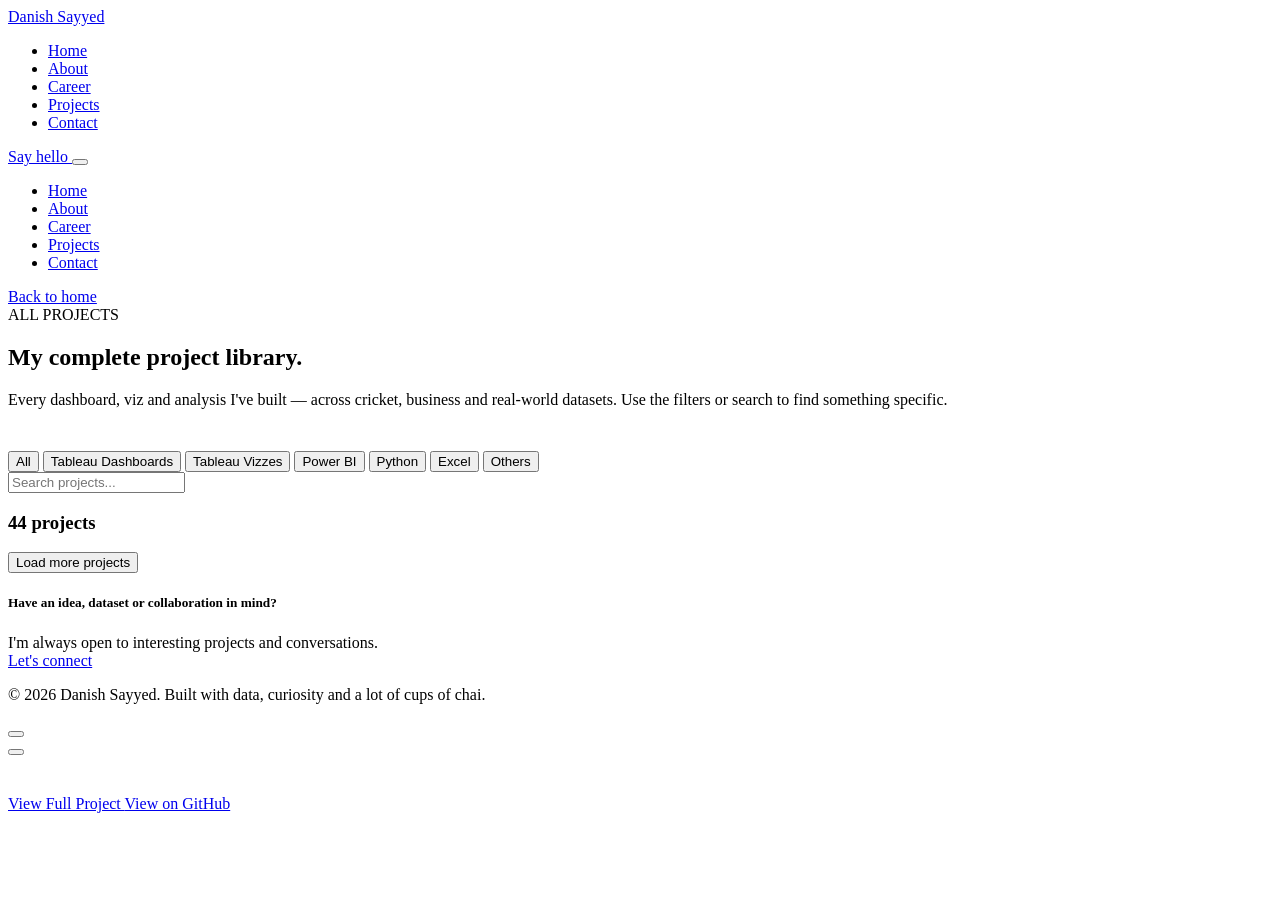
==== projects.html @ 1af3bfe8 "Add files via upload" ====
<!DOCTYPE html>
<html lang="en">
<head>
<meta charset="UTF-8">
<meta name="viewport" content="width=device-width, initial-scale=1.0">
<title>All Projects — Danish Sayyed</title>
<meta name="description" content="All data analytics projects by Danish Sayyed — Tableau dashboards, Power BI reports, Python analyses and more.">
<link rel="icon" href="./assets/images/logo.ico">
<link rel="preconnect" href="https://fonts.googleapis.com">
<link href="https://fonts.googleapis.com/css2?family=Space+Grotesk:wght@500;600;700&family=Inter:wght@400;500;600;700&family=JetBrains+Mono:wght@400;500&display=swap" rel="stylesheet">
<link rel="stylesheet" href="./assets/css/style.css">
<script type="module" src="https://cdn.jsdelivr.net/npm/[email protected]/dist/ionicons/ionicons.esm.js"></script>
<script nomodule src="https://cdn.jsdelivr.net/npm/[email protected]/dist/ionicons/ionicons.js"></script>
</head>
<body>

<div class="nav-wrap">
  <nav class="nav">
    <a href="index.html#home" class="nav-brand"><span class="dot"></span> Danish Sayyed</a>
    <ul class="nav-links">
      <li><a href="index.html#home" class="nav-link">Home</a></li>
      <li><a href="index.html#about" class="nav-link">About</a></li>
      <li><a href="index.html#career" class="nav-link">Career</a></li>
      <li><a href="index.html#projects" class="nav-link active">Projects</a></li>
      <li><a href="index.html#contact" class="nav-link">Contact</a></li>
    </ul>
    <a href="index.html#contact" class="btn btn-primary nav-cta">Say hello <ion-icon name="arrow-forward-outline"></ion-icon></a>
    <button class="nav-toggle" aria-label="Menu"><span></span></button>
  </nav>
  <ul class="mobile-drawer">
    <li><a href="index.html#home">Home</a></li>
    <li><a href="index.html#about">About</a></li>
    <li><a href="index.html#career">Career</a></li>
    <li><a href="index.html#projects">Projects</a></li>
    <li><a href="index.html#contact">Contact</a></li>
  </ul>
</div>

<main>
  <section class="page-hero">
    <div class="wrap">
      <a href="index.html#projects" class="back-link" data-reveal><ion-icon name="arrow-back-outline"></ion-icon> Back to home</a>
      <div data-reveal>
        <div class="eyebrow"><span class="line"></span> ALL PROJECTS</div>
        <h1>My complete project library.</h1>
        <p>Every dashboard, viz and analysis I've built — across cricket, business and real-world datasets. Use the filters or search to find something specific.</p>
      </div>
    </div>
  </section>

  <section class="section" style="padding-top:26px;">
    <div class="wrap">
      <div class="filter-bar" data-reveal="scale">
        <div class="filter-row">
          <button class="filter-chip" data-cat="all">All</button>
          <button class="filter-chip" data-cat="tableau-dashboards">Tableau Dashboards</button>
          <button class="filter-chip" data-cat="tableau-vizzes">Tableau Vizzes</button>
          <button class="filter-chip" data-cat="power-bi">Power BI</button>
          <button class="filter-chip" data-cat="python">Python</button>
          <button class="filter-chip" data-cat="excel">Excel</button>
          <button class="filter-chip" data-cat="others">Others</button>
        </div>
        <div class="search-box">
          <ion-icon name="search-outline"></ion-icon>
          <input type="text" data-project-search placeholder="Search projects...">
        </div>
      </div>

      <div class="projects-count-row" data-reveal>
        <h3 data-result-count>44 projects</h3>
      </div>

      <div class="project-grid" data-project-grid></div>
      <p class="results-empty" data-empty-state style="display:none;">No projects match that search — try a different keyword or filter.</p>

      <div class="load-more-wrap">
        <button class="btn btn-ghost" data-load-more>Load more projects <ion-icon name="add-outline"></ion-icon></button>
      </div>

      <div class="connect-strip" data-reveal="scale">
        <div class="connect-strip-left">
          <div class="ic"><ion-icon name="bulb-outline"></ion-icon></div>
          <div><h5>Have an idea, dataset or collaboration in mind?</h5><span>I'm always open to interesting projects and conversations.</span></div>
        </div>
        <a href="index.html#contact" class="btn btn-primary">Let's connect <ion-icon name="arrow-forward-outline"></ion-icon></a>
      </div>
    </div>
  </section>
</main>

<footer>
  <p>© <span id="year"></span> Danish Sayyed. Built with data, curiosity and a lot of cups of chai.</p>
</footer>

<button class="to-top" aria-label="Back to top"><ion-icon name="arrow-up-outline"></ion-icon></button>

<!-- ============ PROJECT PREVIEW MODAL ============ -->
<div class="preview-overlay">
  <div class="preview-box">
    <button class="preview-close" aria-label="Close"><ion-icon name="close-outline"></ion-icon></button>
    <div class="preview-thumb"><img src="" alt=""></div>
    <div class="preview-info">
      <div class="preview-tags"></div>
      <h4></h4>
      <p></p>
      <div class="preview-actions">
        <a href="#" target="_blank" rel="noopener" class="btn btn-dark" data-preview-view>View Full Project <ion-icon name="open-outline"></ion-icon></a>
        <a href="#" target="_blank" rel="noopener" class="btn btn-ghost" data-preview-github><ion-icon name="logo-github"></ion-icon> View on GitHub</a>
      </div>
    </div>
  </div>
</div>

<script src="./assets/js/projects-data.js"></script>
<script src="./assets/js/main.js"></script>
<script src="./assets/js/projects-page.js"></script>
<script>document.getElementById('year').textContent = new Date().getFullYear();</script>
</body>
</html>
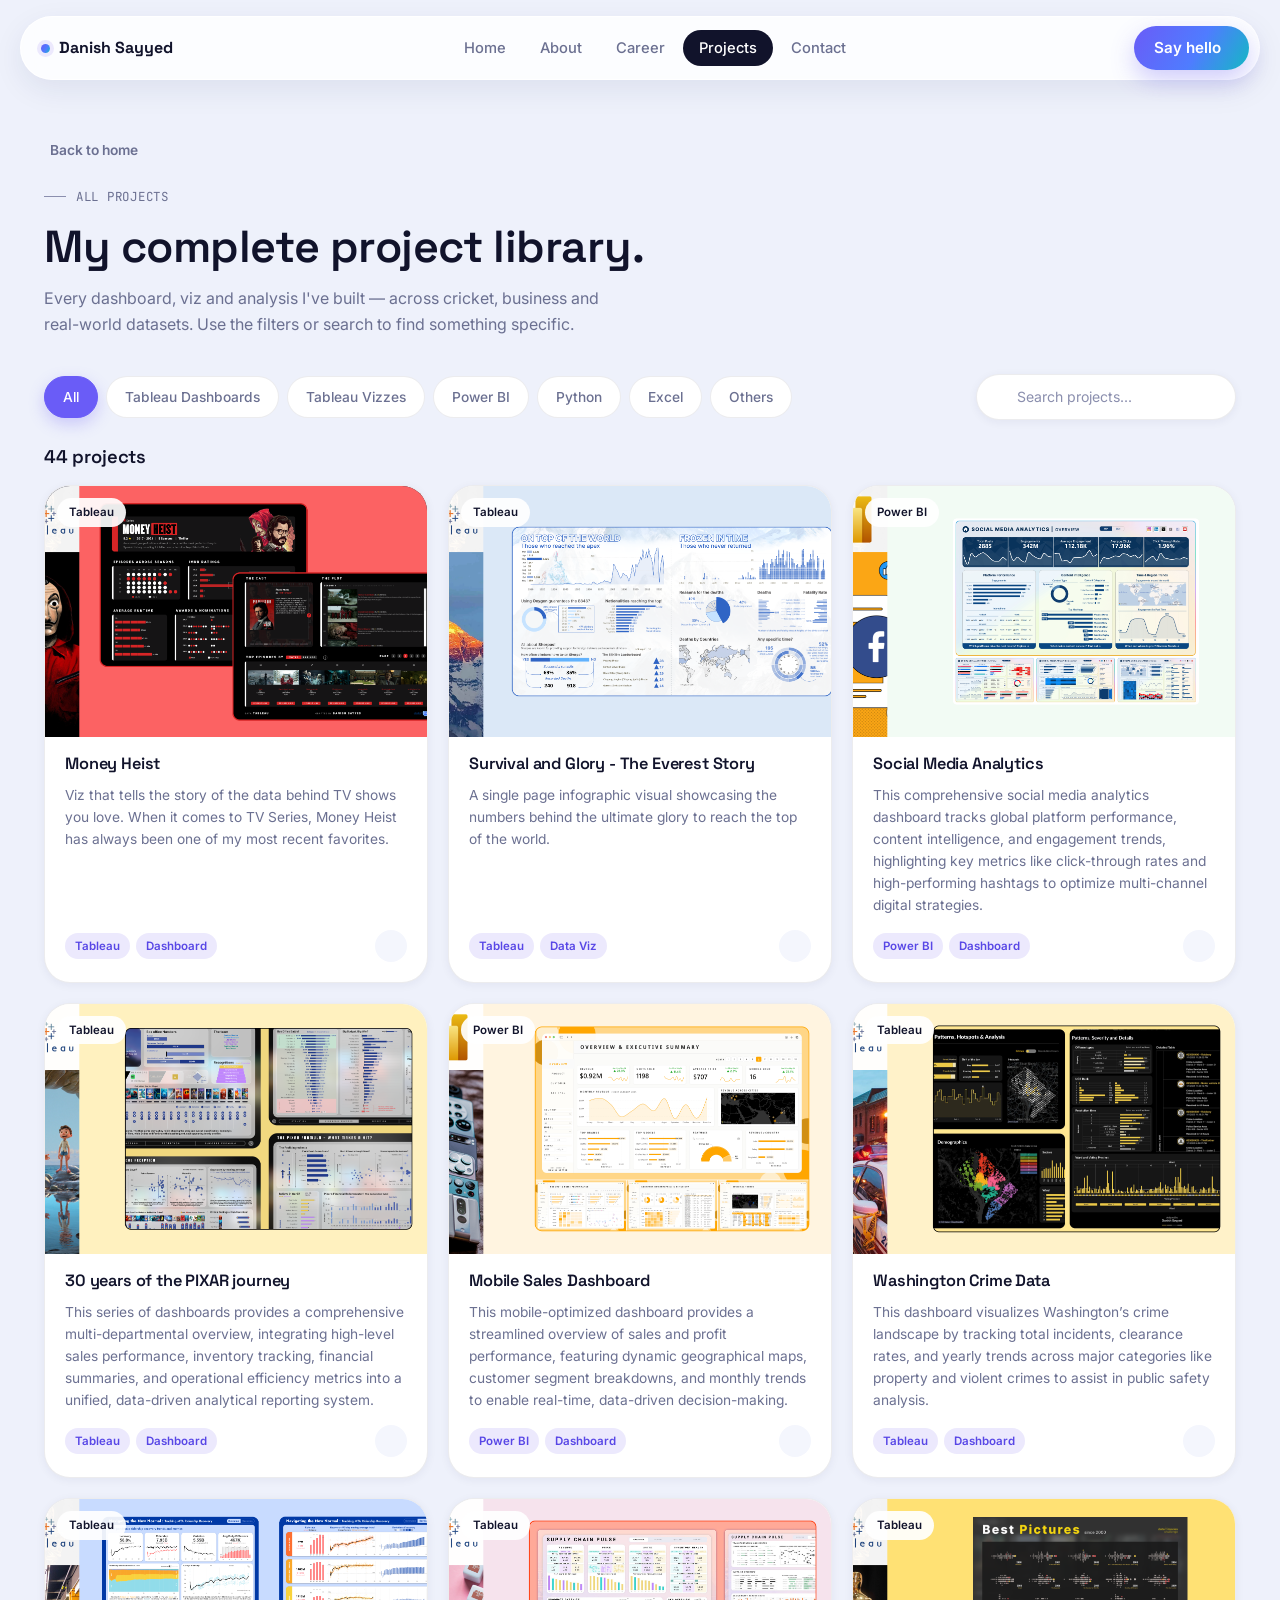
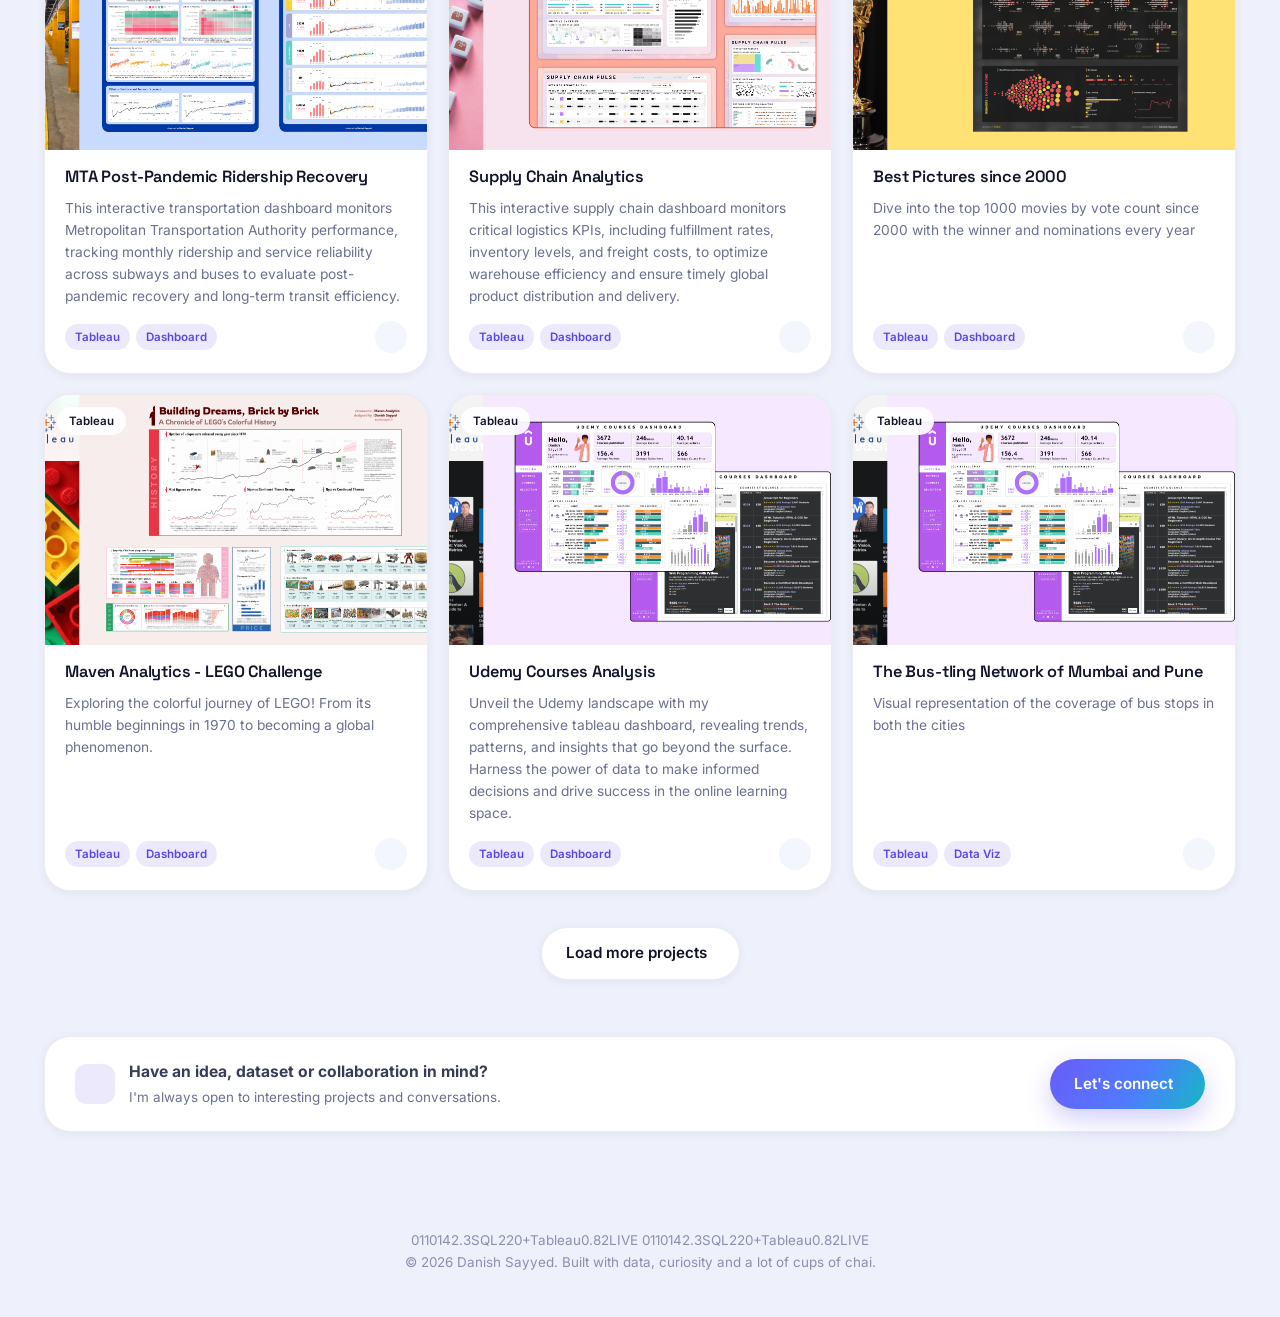
==== commit 254e6f4e: "Add files via upload" ====
--- a/projects.html
+++ b/projects.html
@@ -9,8 +9,8 @@
 <link rel="preconnect" href="https://fonts.googleapis.com">
 <link href="https://fonts.googleapis.com/css2?family=Space+Grotesk:wght@500;600;700&family=Inter:wght@400;500;600;700&family=JetBrains+Mono:wght@400;500&display=swap" rel="stylesheet">
 <link rel="stylesheet" href="./assets/css/style.css">
-<script type="module" src="https://cdn.jsdelivr.net/npm/[email protected]/dist/ionicons/ionicons.esm.js"></script>
-<script nomodule src="https://cdn.jsdelivr.net/npm/[email protected]/dist/ionicons/ionicons.js"></script>
+<script type="module" src="https://unpkg.com/[email protected]/dist/ionicons/ionicons.esm.js"></script>
+<script nomodule src="https://unpkg.com/[email protected]/dist/ionicons/ionicons.js"></script>
 </head>
 <body>
 
@@ -18,6 +18,7 @@
   <nav class="nav">
     <a href="index.html#home" class="nav-brand"><span class="dot"></span> Danish Sayyed</a>
     <ul class="nav-links">
+      <li class="nav-indicator" aria-hidden="true"></li>
       <li><a href="index.html#home" class="nav-link">Home</a></li>
       <li><a href="index.html#about" class="nav-link">About</a></li>
       <li><a href="index.html#career" class="nav-link">Career</a></li>
@@ -89,6 +90,12 @@
 </main>
 
 <footer>
+  <div class="footer-stream" aria-hidden="true">
+    <div class="footer-stream-track">
+      <span>01</span><span>101</span><span>42.3</span><span>SQL</span><span>220+</span><span>Tableau</span><span>0.82</span><span>LIVE</span>
+      <span>01</span><span>101</span><span>42.3</span><span>SQL</span><span>220+</span><span>Tableau</span><span>0.82</span><span>LIVE</span>
+    </div>
+  </div>
   <p>© <span id="year"></span> Danish Sayyed. Built with data, curiosity and a lot of cups of chai.</p>
 </footer>
 
--- a/assets/css/style.css
+++ b/assets/css/style.css
@@ -0,0 +1,694 @@
+/*=============================================
+  DANISH SAYYED — PORTFOLIO (redesign)
+  Light, card-based theme
+=============================================*/
+
+/* -------------------- TOKENS -------------------- */
+:root{
+  --bg: #eef1fb;
+  --bg-soft: #f4f6fd;
+  --white: #ffffff;
+
+  --ink-900: #11132b;
+  --ink-700: #383c58;
+  --ink-500: #6b7091;
+  --ink-400: #8b8fae;
+  --ink-300: #aeb2cc;
+
+  --violet: #6a5cf7;
+  --violet-600: #5847e6;
+  --violet-100: #ece9fd;
+  --blue: #4f7cff;
+  --cyan: #14b8c4;
+  --cyan-100: #dffaf5;
+  --mint: #34d0a6;
+  --coral: #ff6b7a;
+  --amber: #ffb545;
+
+  --grad-brand: linear-gradient(120deg, var(--violet) 0%, var(--blue) 55%, var(--cyan) 100%);
+  --grad-panel: linear-gradient(160deg, #7c6cf9 0%, #4f7cff 55%, #1fd0c9 100%);
+
+  --border: rgba(17,19,43,0.08);
+  --shadow-sm: 0 2px 10px rgba(30,40,90,0.06);
+  --shadow-md: 0 10px 30px rgba(30,40,90,0.08);
+  --shadow-lg: 0 24px 60px rgba(30,40,90,0.14);
+
+  --font-display: 'Space Grotesk', sans-serif;
+  --font-body: 'Inter', sans-serif;
+  --font-mono: 'JetBrains Mono', monospace;
+
+  --radius-s: 12px;
+  --radius-m: 18px;
+  --radius-l: 26px;
+  --radius-xl: 34px;
+  --radius-pill: 999px;
+
+  --ease: cubic-bezier(.16,1,.3,1);
+  --container: 1240px;
+}
+
+/* -------------------- RESET -------------------- */
+*,*::before,*::after{ box-sizing:border-box; margin:0; padding:0; min-width:0; }
+html{ scroll-behavior:smooth; }
+img,svg{ display:block; max-width:100%; }
+a{ color:inherit; text-decoration:none; }
+button,input,textarea,select{ font:inherit; color:inherit; border:none; background:none; }
+ul,ol{ list-style:none; }
+button{ cursor:pointer; }
+:focus-visible{ outline:2px solid var(--violet); outline-offset:2px; border-radius:6px; }
+
+body{
+  font-family:var(--font-body);
+  color:var(--ink-700);
+  background:var(--bg);
+  overflow-x:hidden;
+  -webkit-font-smoothing:antialiased;
+  line-height:1.6;
+}
+
+::selection{ background:var(--violet); color:#fff; }
+
+h1,h2,h3,h4{
+  font-family:var(--font-display);
+  color:var(--ink-900);
+  font-weight:600;
+  line-height:1.15;
+  letter-spacing:-0.01em;
+}
+
+.wrap{ max-width:var(--container); margin-inline:auto; padding-inline:24px; }
+
+.accent{
+  background:var(--grad-brand);
+  -webkit-background-clip:text; background-clip:text;
+  -webkit-text-fill-color:transparent;
+}
+
+.eyebrow{
+  display:inline-flex; align-items:center; gap:10px;
+  font-family:var(--font-mono);
+  font-size:.78rem; letter-spacing:.06em;
+  color:var(--ink-500);
+  margin-bottom:14px;
+}
+.eyebrow .line{ width:22px; height:1px; background:var(--ink-400); display:inline-block; }
+
+.section{ padding:64px 0; }
+.section-head{ margin-bottom:32px; }
+.section-head p{ color:var(--ink-500); max-width:640px; margin-top:10px; font-size:1.02rem; }
+
+/* buttons */
+.btn{
+  display:inline-flex; align-items:center; justify-content:center; gap:8px;
+  padding:13px 24px; border-radius:var(--radius-pill);
+  font-weight:600; font-size:.95rem; white-space:nowrap;
+  transition:transform .25s var(--ease), box-shadow .25s var(--ease), background .25s var(--ease);
+}
+.btn ion-icon{ font-size:1.05rem; }
+.btn-primary{
+  background:var(--grad-brand); color:#fff;
+  box-shadow:0 10px 24px rgba(90,80,240,0.28);
+}
+.btn-primary:hover{ transform:translateY(-2px); box-shadow:0 14px 30px rgba(90,80,240,0.34); }
+.btn-dark{ background:var(--ink-900); color:#fff; box-shadow:0 10px 24px rgba(17,19,43,0.22); }
+.btn-dark:hover{ transform:translateY(-2px); }
+.btn-ghost{
+  background:#fff; color:var(--ink-900); border:1px solid var(--border);
+  box-shadow:var(--shadow-sm);
+}
+.btn-ghost:hover{ transform:translateY(-2px); box-shadow:var(--shadow-md); }
+.btn-sm{ padding:9px 18px; font-size:.85rem; }
+.btn-block{ width:100%; }
+
+.card{
+  background:#fff; border-radius:var(--radius-l);
+  border:1px solid var(--border); box-shadow:var(--shadow-sm);
+}
+
+/* -------------------- NAV -------------------- */
+.nav-wrap{ position:sticky; top:0; z-index:200; padding:16px 20px 0; }
+.nav{
+  max-width:var(--container); margin-inline:auto;
+  display:flex; align-items:center; justify-content:space-between; gap:18px;
+  background:rgba(255,255,255,0.82);
+  backdrop-filter:blur(14px); -webkit-backdrop-filter:blur(14px);
+  border:1px solid rgba(255,255,255,0.9);
+  border-radius:var(--radius-pill);
+  padding:9px 10px 9px 20px;
+  box-shadow:var(--shadow-md);
+}
+.nav-brand{ display:flex; align-items:center; gap:9px; font-family:var(--font-display); font-weight:700; color:var(--ink-900); font-size:1rem; }
+.nav-brand .dot{ width:9px; height:9px; border-radius:50%; background:var(--grad-brand); display:inline-block; box-shadow:0 0 0 4px var(--violet-100); }
+.nav-links{
+  display:flex; align-items:center; gap:2px;
+  background:transparent; border-radius:var(--radius-pill); position:relative;
+}
+.nav-link{
+  padding:9px 16px; border-radius:var(--radius-pill);
+  font-size:.92rem; font-weight:500; color:var(--ink-500);
+  transition:color .2s, background .2s;
+}
+.nav-link:hover{ color:var(--ink-900); }
+.nav-link.active{ background:var(--ink-900); color:#fff; }
+.nav-cta{ padding:10px 20px; }
+.nav-toggle{
+  display:none; width:38px; height:38px; border-radius:50%;
+  align-items:center; justify-content:center; background:var(--bg-soft);
+}
+.nav-toggle span, .nav-toggle span::before, .nav-toggle span::after{
+  content:''; display:block; width:16px; height:2px; background:var(--ink-900);
+  position:relative; transition:transform .25s var(--ease), opacity .25s;
+}
+.nav-toggle span::before{ position:absolute; top:-5px; }
+.nav-toggle span::after{ position:absolute; top:5px; }
+.nav-toggle.is-open span{ background:transparent; }
+.nav-toggle.is-open span::before{ top:0; transform:rotate(45deg); }
+.nav-toggle.is-open span::after{ top:0; transform:rotate(-45deg); }
+
+.mobile-drawer{
+  position:fixed; inset:88px 20px auto 20px; z-index:190;
+  background:#fff; border-radius:var(--radius-l); box-shadow:var(--shadow-lg);
+  padding:14px; transform:translateY(-12px); opacity:0; pointer-events:none;
+  transition:transform .3s var(--ease), opacity .3s var(--ease);
+}
+.mobile-drawer.is-open{ transform:translateY(0); opacity:1; pointer-events:auto; }
+.mobile-drawer li a{ display:block; padding:13px 16px; border-radius:var(--radius-m); font-weight:500; color:var(--ink-700); }
+.mobile-drawer li a.active{ background:var(--bg-soft); color:var(--ink-900); }
+
+@media (max-width:900px){
+  .nav-links{ display:none; }
+  .nav-cta{ display:none; }
+  .nav-toggle{ display:flex; }
+}
+
+/* -------------------- HERO -------------------- */
+.hero{ padding:56px 0 40px; position:relative; }
+.hero-grid{ display:grid; grid-template-columns:1.05fr .95fr; gap:56px; align-items:center; }
+.hero-kicker{
+  display:flex; align-items:center; gap:10px; font-family:var(--font-mono);
+  font-size:.78rem; letter-spacing:.08em; color:var(--ink-500); margin-bottom:18px;
+}
+.hero-kicker .line{ width:24px; height:1px; background:var(--ink-400); }
+.hero h1{ font-size:clamp(2.4rem, 4.4vw, 3.6rem); margin-bottom:20px; }
+.hero-desc{ color:var(--ink-500); font-size:1.08rem; max-width:520px; margin-bottom:30px; }
+.hero-actions{ display:flex; gap:14px; margin-bottom:36px; flex-wrap:wrap; }
+.tools-label{ font-family:var(--font-mono); font-size:.72rem; letter-spacing:.08em; color:var(--ink-400); margin-bottom:12px; }
+.tools-row{ display:flex; gap:10px; flex-wrap:wrap; }
+.tool-chip{
+  display:flex; align-items:center; gap:7px; background:#fff; border:1px solid var(--border);
+  border-radius:var(--radius-pill); padding:8px 14px; font-size:.86rem; font-weight:500; box-shadow:var(--shadow-sm);
+}
+.tool-chip img{ width:16px; height:16px; object-fit:contain; }
+
+.hero-visual{ position:relative; }
+.hero-panel{
+  position:relative; border-radius:var(--radius-xl); overflow:hidden;
+  background:var(--grad-panel); aspect-ratio:1/0.92;
+  box-shadow:var(--shadow-lg);
+}
+.hero-panel-scribble{ position:absolute; top:26px; right:28px; color:rgba(255,255,255,.92); text-align:right; z-index:3; }
+.hero-panel-scribble .name{ font-family:var(--font-display); font-weight:600; font-size:1.15rem; line-height:1.15; }
+.hero-panel-scribble svg{ margin-top:4px; margin-left:auto; opacity:.8; }
+.hero-panel-tagline{ position:absolute; top:120px; left:28px; color:#fff; font-size:.98rem; line-height:1.4; z-index:3; max-width:150px; }
+.hero-panel-tagline svg{ margin-top:8px; opacity:.85; }
+.hero-panel-caption{
+  position:absolute; left:28px; bottom:26px; z-index:3; color:rgba(255,255,255,.85);
+  font-family:var(--font-mono); font-size:.72rem; letter-spacing:.05em; line-height:1.9;
+}
+.hero-photo{
+  position:absolute; bottom:0; left:50%; transform:translateX(-50%);
+  width:78%; max-width:420px; z-index:2;
+}
+.float-chip{
+  position:absolute; display:flex; align-items:center; gap:12px;
+  background:#fff; border-radius:var(--radius-m); padding:12px 16px;
+  box-shadow:var(--shadow-lg); z-index:4;
+}
+.float-chip .ic{
+  width:38px; height:38px; border-radius:50%; display:flex; align-items:center; justify-content:center;
+  background:var(--violet-100); color:var(--violet); font-size:1.1rem; flex-shrink:0;
+}
+.float-chip b{ display:block; font-family:var(--font-display); font-size:1.15rem; color:var(--ink-900); line-height:1.1; }
+.float-chip span{ font-size:.78rem; color:var(--ink-500); }
+.chip-1{ top:6%; left:-6%; }
+.chip-1 .ic{ background:#e7f0ff; color:var(--blue); }
+.chip-2{ top:40%; right:-8%; }
+.chip-2 .ic{ background:var(--cyan-100); color:var(--cyan); }
+.chip-3{ bottom:6%; left:-8%; }
+.chip-3 .ic{ background:#e9f9f0; color:var(--mint); }
+
+.featured-row{ margin-top:64px; }
+.featured-head{ display:flex; align-items:baseline; justify-content:space-between; margin-bottom:22px; flex-wrap:wrap; gap:10px; }
+.view-all-link{ display:inline-flex; align-items:center; gap:6px; font-weight:600; color:var(--violet-600); font-size:.92rem; }
+.view-all-link ion-icon{ transition:transform .2s var(--ease); }
+.view-all-link:hover ion-icon{ transform:translateX(3px); }
+
+.mini-project-grid{ display:grid; grid-template-columns:repeat(4,1fr); gap:18px; }
+.mini-project-card{ background:#fff; border-radius:var(--radius-m); border:1px solid var(--border); overflow:hidden; box-shadow:var(--shadow-sm); transition:transform .25s var(--ease), box-shadow .25s var(--ease); }
+.mini-project-card:hover{ transform:translateY(-4px); box-shadow:var(--shadow-md); }
+.mini-project-thumb{ aspect-ratio:16/10; overflow:hidden; }
+.mini-project-thumb img{ width:100%; height:100%; object-fit:cover; }
+.mini-project-body{ padding:16px 18px 18px; }
+.mini-project-body h4{ font-size:1.02rem; margin-bottom:6px; }
+.mini-project-body p{ font-size:.86rem; color:var(--ink-500); margin-bottom:12px; }
+.mini-tags{ display:flex; gap:6px; flex-wrap:wrap; margin-bottom:2px; }
+.mini-tag{ font-size:.72rem; font-weight:600; color:var(--violet-600); background:var(--violet-100); padding:4px 10px; border-radius:var(--radius-pill); }
+.mini-project-foot{ display:flex; align-items:center; justify-content:flex-end; margin-top:10px; }
+.mini-project-foot a{ width:32px; height:32px; border-radius:50%; background:var(--bg-soft); display:flex; align-items:center; justify-content:center; }
+
+.value-strip{
+  margin-top:56px; background:#fff; border:1px solid var(--border); border-radius:var(--radius-l);
+  display:grid; grid-template-columns:repeat(4,1fr); box-shadow:var(--shadow-sm);
+}
+.value-item{ display:flex; align-items:center; gap:14px; padding:24px 26px; border-right:1px solid var(--border); }
+.value-item:last-child{ border-right:none; }
+.value-item .ic{ width:40px; height:40px; border-radius:12px; background:var(--violet-100); color:var(--violet); display:flex; align-items:center; justify-content:center; font-size:1.2rem; flex-shrink:0; }
+.value-item h4{ font-size:.94rem; margin-bottom:2px; }
+.value-item span{ font-size:.8rem; color:var(--ink-500); }
+
+@media (max-width:1080px){
+  .hero-grid{ grid-template-columns:1fr; }
+  .hero-visual{ max-width:460px; margin-inline:auto; width:100%; }
+  .mini-project-grid{ grid-template-columns:repeat(2,1fr); }
+  .value-strip{ grid-template-columns:repeat(2,1fr); }
+  .value-item{ border-bottom:1px solid var(--border); }
+}
+@media (max-width:560px){
+  .mini-project-grid{ grid-template-columns:1fr; }
+  .value-strip{ grid-template-columns:1fr; }
+}
+
+/* -------------------- ABOUT -------------------- */
+.about-hero{ display:grid; grid-template-columns:1.35fr .85fr; gap:22px; margin-bottom:22px; }
+.about-intro-card{ background:#fff; border:1px solid var(--border); border-radius:var(--radius-xl); padding:40px 44px; box-shadow:var(--shadow-sm); }
+.about-intro-card h2{ font-size:clamp(1.9rem, 3vw, 2.5rem); margin-bottom:16px; }
+.about-intro-card .lede{ font-size:1.05rem; color:var(--ink-700); margin-bottom:14px; }
+.about-intro-card .body-text{ color:var(--ink-500); font-size:.98rem; }
+.about-intro-card .body-text + .body-text{ margin-top:12px; }
+
+.about-talk-card{
+  background:var(--grad-panel); border-radius:var(--radius-xl); padding:34px 32px;
+  color:#fff; position:relative; overflow:hidden; display:flex; flex-direction:column; gap:18px;
+}
+.about-talk-card::after{
+  content:''; position:absolute; inset:auto -40px -60px auto; width:220px; height:220px;
+  background:rgba(255,255,255,.08); border-radius:50%;
+}
+.about-talk-card .eyebrow{ color:rgba(255,255,255,.75); }
+.about-talk-card .eyebrow .line{ background:rgba(255,255,255,.5); }
+.about-talk-card h3{ color:#fff; font-size:1.4rem; }
+.talk-row{ display:flex; align-items:center; gap:13px; position:relative; z-index:2; }
+.talk-row .ic{ width:38px; height:38px; border-radius:10px; background:rgba(255,255,255,.16); display:flex; align-items:center; justify-content:center; flex-shrink:0; }
+.talk-row b{ display:block; font-size:.88rem; font-weight:600; }
+.talk-row span, .talk-row a{ font-size:.86rem; color:rgba(255,255,255,.82); }
+.about-talk-card .btn-dark{ background:#12142c; margin-top:4px; position:relative; z-index:2; }
+
+.about-stats{ display:grid; grid-template-columns:repeat(4,1fr); gap:16px; margin-bottom:22px; }
+.stat-card{ background:#fff; border:1px solid var(--border); border-radius:var(--radius-l); padding:22px 20px; text-align:center; box-shadow:var(--shadow-sm); }
+.stat-card .ic{ width:42px; height:42px; border-radius:12px; margin-inline:auto; display:flex; align-items:center; justify-content:center; margin-bottom:12px; font-size:1.15rem; }
+.stat-card b{ display:block; font-family:var(--font-display); font-size:1.7rem; color:var(--ink-900); }
+.stat-card span{ font-size:.82rem; color:var(--ink-500); }
+
+.about-cols{ display:grid; grid-template-columns:repeat(3,1fr); gap:18px; margin-bottom:22px; }
+.about-col-card{ background:#fff; border:1px solid var(--border); border-radius:var(--radius-l); padding:26px 24px; box-shadow:var(--shadow-sm); }
+.about-col-card .eyebrow{ margin-bottom:4px; }
+.about-col-card > p.lede-sm{ font-size:.86rem; color:var(--ink-500); margin-bottom:18px; }
+
+.journey-list{ position:relative; padding-left:26px; }
+.journey-list::before{ content:''; position:absolute; left:5px; top:6px; bottom:6px; width:1px; background:var(--border); }
+.journey-item{ position:relative; padding-bottom:18px; }
+.journey-item:last-child{ padding-bottom:0; }
+.journey-item::before{
+  content:''; position:absolute; left:-26px; top:3px; width:11px; height:11px; border-radius:50%;
+  background:#fff; border:2px solid var(--violet);
+}
+.journey-item .ic{ display:inline-flex; align-items:center; justify-content:center; width:30px; height:30px; border-radius:9px; background:var(--violet-100); color:var(--violet); margin-bottom:8px; font-size:.9rem; }
+.journey-item h5{ font-family:var(--font-display); font-size:.95rem; color:var(--ink-900); margin-bottom:2px; }
+.journey-item span{ font-size:.8rem; color:var(--ink-500); }
+
+.how-i-work-list{ display:flex; flex-direction:column; gap:16px; }
+.how-item{ display:flex; gap:14px; align-items:flex-start; }
+.how-item .num{
+  width:32px; height:32px; border-radius:10px; background:var(--violet-100); color:var(--violet-600);
+  font-family:var(--font-mono); font-size:.78rem; font-weight:700; display:flex; align-items:center; justify-content:center; flex-shrink:0;
+}
+.how-item h5{ font-size:.95rem; margin-bottom:2px; }
+.how-item p{ font-size:.82rem; color:var(--ink-500); }
+
+.skills-tool-list{ display:flex; flex-direction:column; gap:16px; }
+.skill-row{ display:flex; align-items:flex-start; gap:12px; }
+.skill-row .ic{ width:32px; height:32px; border-radius:9px; background:var(--violet-100); color:var(--violet); display:flex; align-items:center; justify-content:center; flex-shrink:0; margin-top:2px; }
+.skill-row b{ display:block; font-size:.9rem; color:var(--ink-900); margin-bottom:7px; }
+.skill-row .pill-row{ display:flex; gap:6px; flex-wrap:wrap; }
+.skill-pill{ font-size:.74rem; font-weight:500; background:var(--bg-soft); color:var(--ink-700); padding:5px 11px; border-radius:var(--radius-pill); }
+
+.about-bottom{ display:grid; grid-template-columns:1.4fr .9fr; gap:18px; }
+.quote-card{ background:#fff; border:1px solid var(--border); border-radius:var(--radius-l); padding:30px 34px; box-shadow:var(--shadow-sm); display:flex; align-items:center; justify-content:space-between; gap:20px; flex-wrap:wrap; }
+.quote-card .q-mark{ font-family:var(--font-display); font-size:2.4rem; color:var(--violet); line-height:1; opacity:.5; }
+.quote-card p{ font-size:1.08rem; color:var(--ink-900); font-family:var(--font-display); font-weight:500; flex:1; min-width:240px; }
+.quote-card .sig{ font-size:.85rem; color:var(--ink-500); white-space:nowrap; }
+.learning-card{ background:var(--violet-100); border-radius:var(--radius-l); padding:26px 26px; display:flex; align-items:center; gap:16px; }
+.learning-card .ic{ width:42px; height:42px; border-radius:12px; background:#fff; color:var(--violet); display:flex; align-items:center; justify-content:center; font-size:1.2rem; flex-shrink:0; }
+.learning-card h5{ font-size:.95rem; margin-bottom:2px; }
+.learning-card span{ font-size:.8rem; color:var(--ink-500); }
+.learning-card ion-icon{ margin-left:auto; color:var(--violet-600); font-size:1.2rem; }
+
+@media (max-width:980px){
+  .about-hero{ grid-template-columns:1fr; }
+  .about-stats{ grid-template-columns:repeat(2,1fr); }
+  .about-cols{ grid-template-columns:1fr; }
+  .about-bottom{ grid-template-columns:1fr; }
+  .about-intro-card{ padding:30px 26px; }
+}
+
+/* -------------------- CAREER -------------------- */
+.career-head-row{ display:grid; grid-template-columns:1.2fr 1fr; gap:22px; align-items:center; margin-bottom:26px; }
+.career-head-row h2{ font-size:clamp(1.9rem, 3.4vw, 2.6rem); }
+.career-tags{ display:flex; gap:8px; flex-wrap:wrap; margin-top:14px; }
+.career-tags span{ font-size:.82rem; color:var(--ink-500); }
+.career-tags span:not(:last-child)::after{ content:'•'; margin-left:8px; color:var(--ink-300); }
+.career-kpis{ display:grid; grid-template-columns:repeat(4,1fr); gap:12px; }
+.career-kpi{ background:#fff; border:1px solid var(--border); border-radius:var(--radius-m); padding:16px 14px; text-align:center; box-shadow:var(--shadow-sm); }
+.career-kpi .ic{ width:34px; height:34px; border-radius:10px; margin-inline:auto; display:flex; align-items:center; justify-content:center; margin-bottom:8px; font-size:1rem; }
+.career-kpi b{ display:block; font-family:var(--font-display); font-size:1.3rem; color:var(--ink-900); }
+.career-kpi span{ font-size:.72rem; color:var(--ink-500); }
+
+.career-main-grid{ display:grid; grid-template-columns:1.5fr 1fr; gap:18px; margin-bottom:18px; }
+.panel{ background:#fff; border:1px solid var(--border); border-radius:var(--radius-l); padding:28px 26px; box-shadow:var(--shadow-sm); }
+.panel-head{ display:flex; align-items:center; justify-content:space-between; margin-bottom:22px; flex-wrap:wrap; gap:6px; }
+.panel-head-left{ display:flex; align-items:center; gap:12px; }
+.panel-head-left .ic{ width:38px; height:38px; border-radius:11px; background:var(--violet-100); color:var(--violet); display:flex; align-items:center; justify-content:center; font-size:1.05rem; }
+.panel-head-left h3{ font-size:1.1rem; }
+.panel-head-note{ font-size:.8rem; color:var(--ink-500); }
+
+.exp-timeline{ position:relative; padding-left:30px; display:flex; flex-direction:column; gap:26px; }
+.exp-timeline::before{ content:''; position:absolute; left:6px; top:8px; bottom:8px; width:1px; background:var(--border); }
+.exp-item{ position:relative; }
+.exp-item::before{ content:''; position:absolute; left:-30px; top:4px; width:13px; height:13px; border-radius:50%; background:#fff; border:2px solid var(--violet); }
+.exp-date{ font-family:var(--font-mono); font-size:.74rem; color:var(--violet-600); margin-bottom:6px; display:block; }
+.exp-row-head{ display:flex; align-items:flex-start; justify-content:space-between; gap:12px; flex-wrap:wrap; margin-bottom:8px; }
+.exp-logo{ width:52px; height:52px; border-radius:12px; border:1px solid var(--border); object-fit:contain; background:#fff; padding:6px; flex-shrink:0; }
+.exp-item h4{ font-size:1rem; margin-bottom:2px; }
+.exp-item .company{ font-size:.84rem; color:var(--ink-500); }
+.exp-badges{ display:flex; gap:6px; flex-wrap:wrap; }
+.exp-badges span{ font-size:.72rem; font-weight:600; color:var(--violet-600); background:var(--violet-100); padding:4px 10px; border-radius:var(--radius-pill); white-space:nowrap; }
+.exp-item ul{ font-size:.86rem; color:var(--ink-500); display:flex; flex-direction:column; gap:6px; padding-left:0; }
+.exp-item ul li{ position:relative; padding-left:16px; }
+.exp-item ul li::before{ content:''; position:absolute; left:0; top:9px; width:5px; height:5px; border-radius:50%; background:var(--ink-300); }
+
+.edu-item{ display:flex; align-items:flex-start; gap:14px; padding-bottom:18px; margin-bottom:18px; border-bottom:1px solid var(--border); }
+.edu-item:last-of-type{ border-bottom:none; margin-bottom:0; padding-bottom:0; }
+.edu-item h4{ font-size:.95rem; margin-bottom:2px; }
+.edu-item .school{ font-size:.82rem; color:var(--ink-500); margin-bottom:2px; }
+.edu-item time{ font-size:.76rem; color:var(--ink-400); }
+.edu-tag{ margin-left:auto; font-size:.72rem; font-weight:600; color:var(--ink-500); background:var(--bg-soft); padding:5px 11px; border-radius:var(--radius-pill); white-space:nowrap; align-self:center; }
+
+.domain-grid{ display:grid; grid-template-columns:1fr 1fr; gap:12px; margin-top:16px; }
+.domain-card{ background:var(--bg-soft); border-radius:var(--radius-m); padding:16px; }
+.domain-card .ic{ width:32px; height:32px; border-radius:9px; background:#fff; display:flex; align-items:center; justify-content:center; margin-bottom:10px; font-size:.95rem; }
+.domain-card h5{ font-size:.86rem; margin-bottom:3px; }
+.domain-card span{ font-size:.76rem; color:var(--ink-500); }
+
+.career-skills-grid{ display:grid; grid-template-columns:repeat(4,1fr); gap:22px; }
+.career-skills-grid .skill-row b{ display:flex; align-items:center; gap:8px; }
+.career-skills-grid .skill-row .ic{ margin-top:0; }
+
+.career-cta{ margin-top:18px; background:#fff; border:1px solid var(--border); border-radius:var(--radius-l); padding:22px 28px; display:flex; align-items:center; justify-content:space-between; gap:16px; flex-wrap:wrap; box-shadow:var(--shadow-sm); }
+.career-cta-left{ display:flex; align-items:center; gap:14px; }
+.career-cta-left .ic{ width:38px; height:38px; border-radius:11px; background:var(--amber); background:#fff3de; color:#c9820b; display:flex; align-items:center; justify-content:center; font-size:1.1rem; }
+.career-cta-left h5{ font-size:.95rem; }
+.career-cta-left span{ font-size:.82rem; color:var(--ink-500); }
+
+@media (max-width:1080px){
+  .career-head-row{ grid-template-columns:1fr; }
+  .career-main-grid{ grid-template-columns:1fr; }
+  .career-skills-grid{ grid-template-columns:repeat(2,1fr); }
+}
+@media (max-width:640px){
+  .career-kpis{ grid-template-columns:repeat(2,1fr); }
+  .career-skills-grid{ grid-template-columns:1fr; }
+  .domain-grid{ grid-template-columns:1fr; }
+}
+
+/* -------------------- PROJECTS -------------------- */
+.projects-head-row{ display:grid; grid-template-columns:1.3fr 1fr; gap:20px; margin-bottom:28px; align-items:stretch; }
+.projects-head-row h2{ font-size:clamp(1.9rem, 3.4vw, 2.6rem); }
+.projects-note-card{ background:#fff; border:1px solid var(--border); border-radius:var(--radius-l); padding:24px 26px; box-shadow:var(--shadow-sm); display:flex; gap:14px; align-items:flex-start; }
+.projects-note-card .ic{ width:40px; height:40px; border-radius:12px; background:var(--violet-100); color:var(--violet); display:flex; align-items:center; justify-content:center; font-size:1.1rem; flex-shrink:0; }
+.projects-note-card h4{ font-size:1rem; margin-bottom:6px; }
+.projects-note-card p{ font-size:.85rem; color:var(--ink-500); }
+
+.filter-bar{ display:flex; align-items:center; justify-content:space-between; gap:16px; flex-wrap:wrap; margin-bottom:26px; }
+.filter-row{ display:flex; gap:8px; flex-wrap:wrap; }
+.filter-chip{
+  padding:9px 18px; border-radius:var(--radius-pill); font-size:.86rem; font-weight:500;
+  background:#fff; color:var(--ink-500); border:1px solid var(--border); transition:all .2s var(--ease);
+}
+.filter-chip:hover{ color:var(--ink-900); }
+.filter-chip.active{ background:var(--violet); color:#fff; border-color:var(--violet); box-shadow:0 6px 16px rgba(106,92,247,.28); }
+.search-box{ position:relative; width:260px; max-width:100%; }
+.search-box ion-icon{ position:absolute; left:16px; top:50%; transform:translateY(-50%); color:var(--ink-400); font-size:1rem; }
+.search-box input{ width:100%; background:#fff; border:1px solid var(--border); border-radius:var(--radius-pill); padding:11px 16px 11px 40px; font-size:.88rem; box-shadow:var(--shadow-sm); }
+.search-box input::placeholder{ color:var(--ink-400); }
+
+.projects-count-row{ display:flex; align-items:baseline; justify-content:space-between; margin-bottom:18px; }
+.projects-count-row h3{ font-size:1.15rem; }
+.projects-count-row .view-all-link{ font-size:.88rem; }
+
+.project-grid{ display:grid; grid-template-columns:repeat(3,1fr); gap:20px; }
+.project-card{ background:#fff; border-radius:var(--radius-l); border:1px solid var(--border); overflow:hidden; box-shadow:var(--shadow-sm); transition:transform .28s var(--ease), box-shadow .28s var(--ease); display:flex; flex-direction:column; }
+.project-card:hover{ transform:translateY(-5px); box-shadow:var(--shadow-md); }
+.thumb{ position:relative; aspect-ratio:16/10.5; overflow:hidden; background:var(--ink-900); }
+.thumb img{ width:100%; height:100%; object-fit:cover; transition:transform .5s var(--ease); }
+.project-card:hover .thumb img{ transform:scale(1.06); }
+.thumb-overlay{
+  position:absolute; inset:0; background:rgba(17,19,43,.55); opacity:0;
+  display:flex; align-items:center; justify-content:center; transition:opacity .25s var(--ease);
+}
+.project-card:hover .thumb-overlay{ opacity:1; }
+.card-view{
+  width:52px; height:52px; border-radius:50%; background:#fff; color:var(--ink-900);
+  display:flex; align-items:center; justify-content:center; font-size:1.3rem;
+  transform:scale(.8); transition:transform .25s var(--ease);
+}
+.project-card:hover .card-view{ transform:scale(1); }
+.card-tag{ position:absolute; top:12px; left:12px; background:rgba(255,255,255,.92); color:var(--ink-900); font-size:.72rem; font-weight:600; padding:5px 12px; border-radius:var(--radius-pill); z-index:2; }
+.project-body{ padding:18px 20px 20px; display:flex; flex-direction:column; gap:10px; flex:1; }
+.project-body h3{ font-size:1.02rem; }
+.project-body p{ font-size:.86rem; color:var(--ink-500); flex:1; }
+.project-foot{ display:flex; align-items:center; justify-content:space-between; margin-top:4px; }
+.project-foot .mini-tags{ margin:0; }
+.project-foot a{ width:32px; height:32px; border-radius:50%; background:var(--bg-soft); display:flex; align-items:center; justify-content:center; flex-shrink:0; color:var(--ink-700); }
+
+.load-more-wrap{ display:flex; justify-content:center; margin-top:36px; }
+
+.connect-strip{ margin-top:56px; background:#fff; border:1px solid var(--border); border-radius:var(--radius-l); padding:22px 30px; display:flex; align-items:center; justify-content:space-between; gap:20px; flex-wrap:wrap; box-shadow:var(--shadow-sm); }
+.connect-strip-left{ display:flex; align-items:center; gap:14px; }
+.connect-strip-left .ic{ width:40px; height:40px; border-radius:12px; background:var(--violet-100); color:var(--violet); display:flex; align-items:center; justify-content:center; font-size:1.1rem; }
+.connect-strip-left h5{ font-size:.98rem; }
+.connect-strip-left span{ font-size:.84rem; color:var(--ink-500); }
+.connect-strip-right{ display:flex; align-items:center; gap:20px; }
+.connect-quote{ font-family:var(--font-display); font-size:.9rem; color:var(--ink-500); font-style:italic; text-align:right; white-space:nowrap; }
+
+@media (max-width:980px){
+  .projects-head-row{ grid-template-columns:1fr; }
+  .project-grid{ grid-template-columns:repeat(2,1fr); }
+}
+@media (max-width:640px){
+  .project-grid{ grid-template-columns:1fr; }
+  .filter-bar{ flex-direction:column; align-items:stretch; }
+  .search-box{ width:100%; }
+}
+
+/* -------------------- PROJECT MODAL -------------------- */
+.preview-overlay{
+  position:fixed; inset:0; z-index:500; display:flex; align-items:center; justify-content:center;
+  background:rgba(15,17,38,.62); backdrop-filter:blur(6px);
+  opacity:0; pointer-events:none; transition:opacity .3s var(--ease); padding:24px;
+}
+.preview-overlay.is-open{ opacity:1; pointer-events:auto; }
+.preview-box{
+  width:100%; max-width:900px; max-height:88vh; overflow:auto;
+  background:#fff; border-radius:var(--radius-xl); display:grid; grid-template-columns:1.15fr 1fr;
+  transform:scale(.94) translateY(14px); transition:transform .35s var(--ease); position:relative;
+  box-shadow:var(--shadow-lg);
+}
+.preview-overlay.is-open .preview-box{ transform:scale(1) translateY(0); }
+.preview-thumb{ background:var(--ink-900); min-height:280px; }
+.preview-thumb img{ width:100%; height:100%; object-fit:cover; min-height:280px; }
+.preview-info{ padding:34px 34px 30px; display:flex; flex-direction:column; }
+.preview-close{
+  position:absolute; top:16px; right:16px; z-index:5; width:38px; height:38px; border-radius:50%;
+  background:#fff; box-shadow:var(--shadow-md); display:flex; align-items:center; justify-content:center; font-size:1.2rem;
+}
+.preview-tags{ display:flex; gap:8px; flex-wrap:wrap; margin-bottom:16px; }
+.preview-tags span{ font-size:.76rem; font-weight:600; color:var(--violet-600); background:var(--violet-100); padding:5px 12px; border-radius:var(--radius-pill); }
+.preview-info h4{ font-size:1.5rem; margin-bottom:12px; }
+.preview-info p{ font-size:.92rem; color:var(--ink-500); flex:1; margin-bottom:22px; }
+.preview-actions{ display:flex; gap:10px; flex-wrap:wrap; }
+.preview-actions .btn{ flex:1; min-width:150px; }
+
+@media (max-width:760px){
+  .preview-box{ grid-template-columns:1fr; }
+  .preview-thumb{ min-height:200px; }
+  .preview-thumb img{ min-height:200px; }
+}
+
+/* -------------------- TESTIMONIALS -------------------- */
+.testi-head-row{ display:grid; grid-template-columns:1.2fr 1fr; gap:20px; align-items:center; margin-bottom:30px; }
+.testi-stats-row{ display:flex; gap:26px; justify-content:flex-end; flex-wrap:wrap; }
+.testi-stat{ text-align:center; }
+.testi-stat .ic{ width:44px; height:44px; border-radius:13px; background:var(--violet-100); color:var(--violet); display:flex; align-items:center; justify-content:center; margin:0 auto 10px; font-size:1.15rem; }
+.testi-stat b{ display:block; font-family:var(--font-display); font-size:1.3rem; }
+.testi-stat span{ font-size:.78rem; color:var(--ink-500); }
+
+.testi-featured{ background:#fff; border:1px solid var(--border); border-radius:var(--radius-xl); padding:36px 40px; margin-bottom:18px; box-shadow:var(--shadow-sm); position:relative; }
+.testi-featured-top{ display:flex; gap:24px; align-items:flex-start; }
+.testi-avatar{ width:64px; height:64px; border-radius:50%; object-fit:cover; flex-shrink:0; }
+.testi-quote-mark{ font-family:var(--font-display); font-size:2.6rem; color:var(--violet-100); position:absolute; top:28px; right:40px; line-height:1; }
+.testi-body p{ font-size:1.12rem; color:var(--ink-900); font-family:var(--font-display); font-weight:500; line-height:1.5; margin-bottom:18px; }
+.testi-name-row{ display:flex; align-items:center; justify-content:space-between; }
+.testi-name-row h4{ font-size:1rem; margin-bottom:2px; }
+.testi-name-row .role{ font-size:.82rem; color:var(--ink-500); }
+.testi-tags{ display:flex; gap:8px; flex-wrap:wrap; margin-top:14px; }
+.testi-tags span{ font-size:.74rem; font-weight:600; color:var(--ink-500); background:var(--bg-soft); padding:5px 12px; border-radius:var(--radius-pill); }
+.testi-linkedin{ width:26px; height:26px; border-radius:6px; background:#0a66c2; color:#fff; display:flex; align-items:center; justify-content:center; font-size:.9rem; margin-top:14px; }
+
+.testi-pair{ display:grid; grid-template-columns:1fr 1fr; gap:18px; margin-bottom:22px; }
+.testi-small-card{ background:#fff; border:1px solid var(--border); border-radius:var(--radius-l); padding:26px 26px; box-shadow:var(--shadow-sm); display:flex; flex-direction:column; }
+.testi-small-top{ display:flex; gap:14px; align-items:flex-start; margin-bottom: 4px;}
+.testi-small-avatar{ width:44px; height:44px; border-radius:50%; object-fit:cover; flex-shrink:0; }
+.testi-small-card p{ font-size:.88rem; color:var(--ink-700); line-height:1.55; margin-bottom:14px; flex:1; }
+.testi-small-card h5{ font-size:.92rem; margin-bottom:1px; }
+.testi-small-card .role{ font-size:.78rem; color:var(--ink-500); }
+
+.testi-controls{ display:flex; align-items:center; justify-content:center; gap:16px; }
+.testi-arrow{ width:40px; height:40px; border-radius:50%; background:#fff; border:1px solid var(--border); display:flex; align-items:center; justify-content:center; box-shadow:var(--shadow-sm); transition:transform .2s var(--ease); }
+.testi-arrow:hover{ transform:translateY(-2px); }
+.testi-dots{ display:flex; gap:7px; }
+.testi-dots span{ width:7px; height:7px; border-radius:50%; background:var(--ink-300); transition:all .25s var(--ease); }
+.testi-dots span.active{ width:22px; border-radius:var(--radius-pill); background:var(--violet); }
+
+@media (max-width:900px){
+  .testi-head-row{ grid-template-columns:1fr; }
+  .testi-stats-row{ justify-content:flex-start; }
+  .testi-pair{ grid-template-columns:1fr; }
+  .testi-featured{ padding:28px 24px; }
+  .testi-featured-top{ flex-direction:column; }
+}
+
+/* -------------------- CONTACT -------------------- */
+.contact-head-row{ display:grid; grid-template-columns:1.2fr 1fr; gap:20px; align-items:center; margin-bottom:30px; }
+.contact-badges{ display:flex; gap:12px; flex-wrap:wrap; justify-content:flex-end; }
+.contact-badge{ background:#fff; border:1px solid var(--border); border-radius:var(--radius-m); padding:16px 18px; text-align:center; width:120px; box-shadow:var(--shadow-sm); }
+.contact-badge .ic{ width:36px; height:36px; border-radius:11px; background:var(--violet-100); color:var(--violet); display:flex; align-items:center; justify-content:center; margin:0 auto 10px; font-size:1.05rem; }
+.contact-badge span{ font-size:.78rem; color:var(--ink-500); line-height:1.35; display:block; }
+
+.contact-grid{ display:grid; grid-template-columns:1fr 1.2fr; gap:20px; }
+.connect-card{ background:#fff; border:1px solid var(--border); border-radius:var(--radius-xl); padding:32px; box-shadow:var(--shadow-sm); display:flex; flex-direction:column; }
+.connect-card h3{ font-size:1.2rem; margin-bottom:4px; }
+.connect-card > p{ font-size:.86rem; color:var(--ink-500); margin-bottom:22px; }
+.connect-row{ display:flex; align-items:center; gap:14px; padding:14px 0; border-bottom:1px solid var(--border); }
+.connect-row:last-of-type{ border-bottom:none; }
+.connect-row .ic{ width:40px; height:40px; border-radius:12px; display:flex; align-items:center; justify-content:center; font-size:1.05rem; flex-shrink:0; }
+.connect-row .ic.mail{ background:#e7f0ff; color:var(--blue); }
+.connect-row .ic.phone{ background:#e9f9f0; color:var(--mint); }
+.connect-row .ic.pin{ background:#ffe8ea; color:var(--coral); }
+.connect-row-body{ flex:1; min-width:0; }
+.connect-row-body p{ font-size:.78rem; color:var(--ink-500); margin-bottom:2px; }
+.connect-row-body span, .connect-row-body a{ font-size:.9rem; font-weight:600; color:var(--ink-900); word-break:break-word; }
+.connect-action{ font-size:.78rem; font-weight:600; color:var(--violet-600); background:var(--violet-100); padding:7px 13px; border-radius:var(--radius-pill); white-space:nowrap; flex-shrink:0; }
+
+.find-online{ margin-top:20px; padding-top:22px; border-top:1px solid var(--border); }
+.find-online h5{ font-size:.94rem; margin-bottom:3px; }
+.find-online > span{ font-size:.82rem; color:var(--ink-500); display:block; margin-bottom:14px; }
+.find-online-row{ display:flex; gap:10px; }
+.social-btn{ width:42px; height:42px; border-radius:12px; display:flex; align-items:center; justify-content:center; font-size:1.15rem; color:#fff; }
+.social-btn.li{ background:#0a66c2; }
+.social-btn.gh{ background:#181717; }
+.social-btn.tb{ background:#0176d3; }
+
+.form-card{ background:#fff; border:1px solid var(--border); border-radius:var(--radius-xl); padding:32px; box-shadow:var(--shadow-sm); display:flex; flex-direction:column; }
+.form-card-head{ display:flex; gap:14px; align-items:flex-start; margin-bottom:22px; }
+.form-card-head .ic{ width:42px; height:42px; border-radius:12px; background:var(--violet-100); color:var(--violet); display:flex; align-items:center; justify-content:center; font-size:1.15rem; flex-shrink:0; }
+.form-card-head h3{ font-size:1.15rem; margin-bottom:2px; }
+.form-card-head p{ font-size:.84rem; color:var(--ink-500); }
+.field-row{ display:grid; grid-template-columns:1fr 1fr; gap:14px; margin-bottom:14px; }
+.field{ display:flex; flex-direction:column; gap:6px; }
+.field label{ font-size:.8rem; font-weight:600; color:var(--ink-700); }
+.field input, .field textarea, .field select{
+  background:var(--bg-soft); border:1px solid var(--border); border-radius:var(--radius-s);
+  padding:12px 14px; font-size:.92rem; transition:border-color .2s;
+}
+.field input:focus, .field textarea:focus, .field select:focus{ border-color:var(--violet); outline:none; }
+.field textarea{ resize:vertical; min-height:110px; }
+.field.full{ margin-bottom:14px; }
+.form-foot{ display:flex; align-items:center; justify-content:space-between; gap:14px; margin-top:6px; flex-wrap:wrap; }
+.form-note{ display:flex; align-items:center; gap:7px; font-size:.78rem; color:var(--ink-500); }
+.form-submit{ position:relative; }
+.form-submit .btn-loading, .form-submit .btn-done, .form-submit .btn-error{ display:none; align-items:center; gap:8px; }
+.form-submit.is-loading .btn-label{ display:none; }
+.form-submit.is-loading .btn-loading{ display:flex; }
+.form-submit.is-done .btn-label{ display:none; }
+.form-submit.is-done .btn-done{ display:flex; }
+.form-submit.is-error .btn-label{ display:none; }
+.form-submit.is-error .btn-error{ display:flex; }
+.spinner{ width:14px; height:14px; border-radius:50%; border:2px solid rgba(255,255,255,.4); border-top-color:#fff; animation:spin .7s linear infinite; }
+@keyframes spin{ to{ transform:rotate(360deg); } }
+
+.contact-bottom-strip{ margin-top:22px; background:#fff; border:1px solid var(--border); border-radius:var(--radius-l); display:grid; grid-template-columns:repeat(3,1fr); box-shadow:var(--shadow-sm); }
+.cbs-item{ display:flex; align-items:center; gap:14px; padding:22px 26px; border-right:1px solid var(--border); }
+.cbs-item:last-child{ border-right:none; }
+.cbs-item .ic{ width:38px; height:38px; border-radius:11px; background:var(--violet-100); color:var(--violet); display:flex; align-items:center; justify-content:center; flex-shrink:0; font-size:1.05rem; }
+.cbs-item h5{ font-size:.92rem; margin-bottom:2px; }
+.cbs-item span{ font-size:.8rem; color:var(--ink-500); }
+.cbs-item .link{ color:var(--violet-600); font-weight:600; display:inline-flex; align-items:center; gap:4px; margin-top:2px; }
+
+@media (max-width:980px){
+  .contact-head-row{ grid-template-columns:1fr; }
+  .contact-badges{ justify-content:flex-start; }
+  .contact-grid{ grid-template-columns:1fr; }
+  .contact-bottom-strip{ grid-template-columns:1fr; }
+  .cbs-item{ border-right:none; border-bottom:1px solid var(--border); }
+  .cbs-item:last-child{ border-bottom:none; }
+}
+@media (max-width:560px){
+  .field-row{ grid-template-columns:1fr; }
+}
+
+/* -------------------- FOOTER -------------------- */
+footer{ text-align:center; padding:34px 20px 44px; color:var(--ink-400); font-size:.84rem; }
+
+.to-top{
+  position:fixed; right:22px; bottom:22px; z-index:150; width:46px; height:46px; border-radius:50%;
+  background:#fff; box-shadow:var(--shadow-md); display:flex; align-items:center; justify-content:center;
+  font-size:1.2rem; opacity:0; transform:translateY(10px); pointer-events:none; transition:all .3s var(--ease);
+}
+.to-top.is-visible{ opacity:1; transform:translateY(0); pointer-events:auto; }
+
+/* -------------------- REVEAL -------------------- */
+[data-reveal]{ opacity:0; transform:translateY(18px); transition:opacity .6s var(--ease), transform .6s var(--ease); }
+[data-reveal].in-view{ opacity:1; transform:translateY(0); }
+@media (prefers-reduced-motion: reduce){
+  [data-reveal]{ opacity:1; transform:none; transition:none; }
+  html{ scroll-behavior:auto; }
+}
+
+/* -------------------- ALL PROJECTS PAGE -------------------- */
+.page-hero{ padding:52px 0 10px; }
+.page-hero h1{ font-size:clamp(2rem, 4vw, 2.8rem); margin-bottom:14px; }
+.page-hero p{ color:var(--ink-500); max-width:560px; }
+.back-link{ display:inline-flex; align-items:center; gap:6px; font-size:.86rem; font-weight:600; color:var(--ink-500); margin-bottom:18px; }
+.back-link:hover{ color:var(--ink-900); }
+.results-empty{ text-align:center; padding:60px 20px; color:var(--ink-400); font-size:.95rem; }
+
+.testi-featured {
+  transition: transform 0.25s ease, opacity 0.25s ease;
+  opacity: 1;
+  transform: translateX(0);
+}
+
+.testi-featured.testi-animating {
+  opacity: 0;
+  transform: translateX(25px);
+}
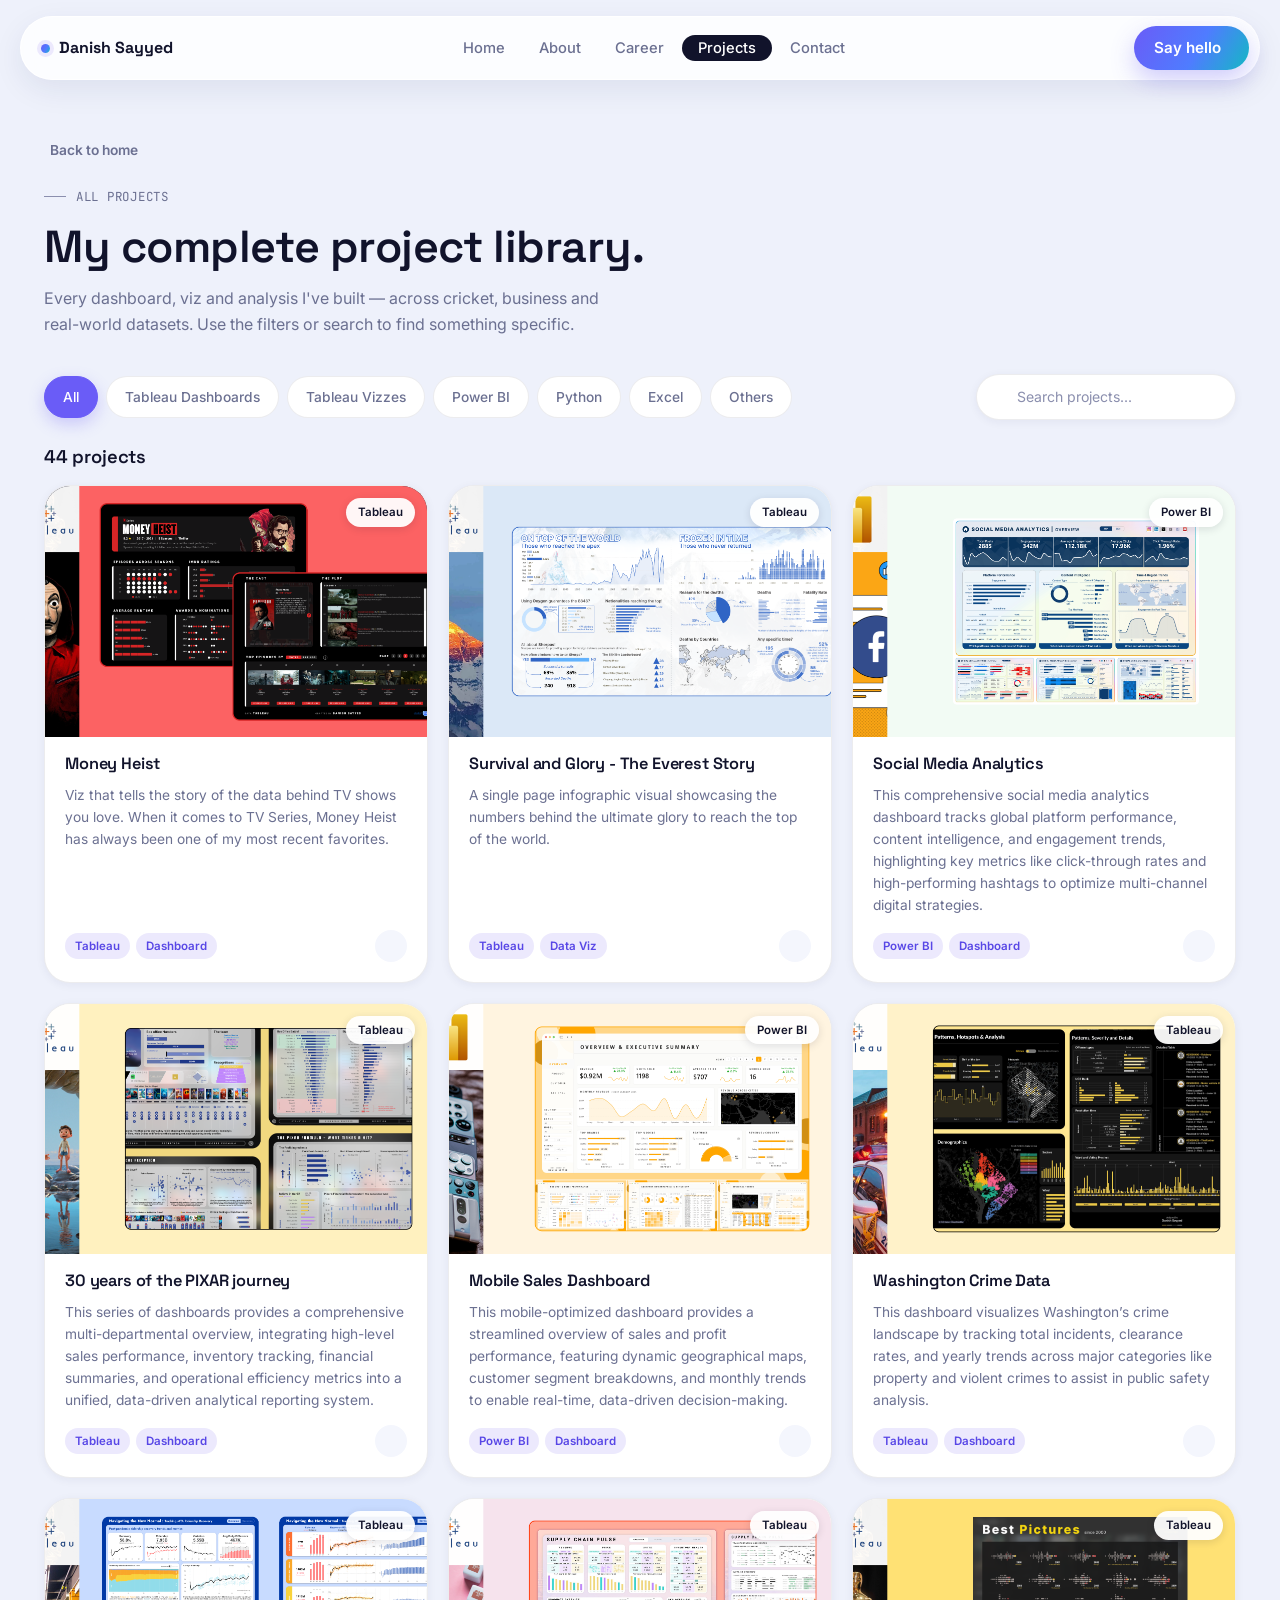
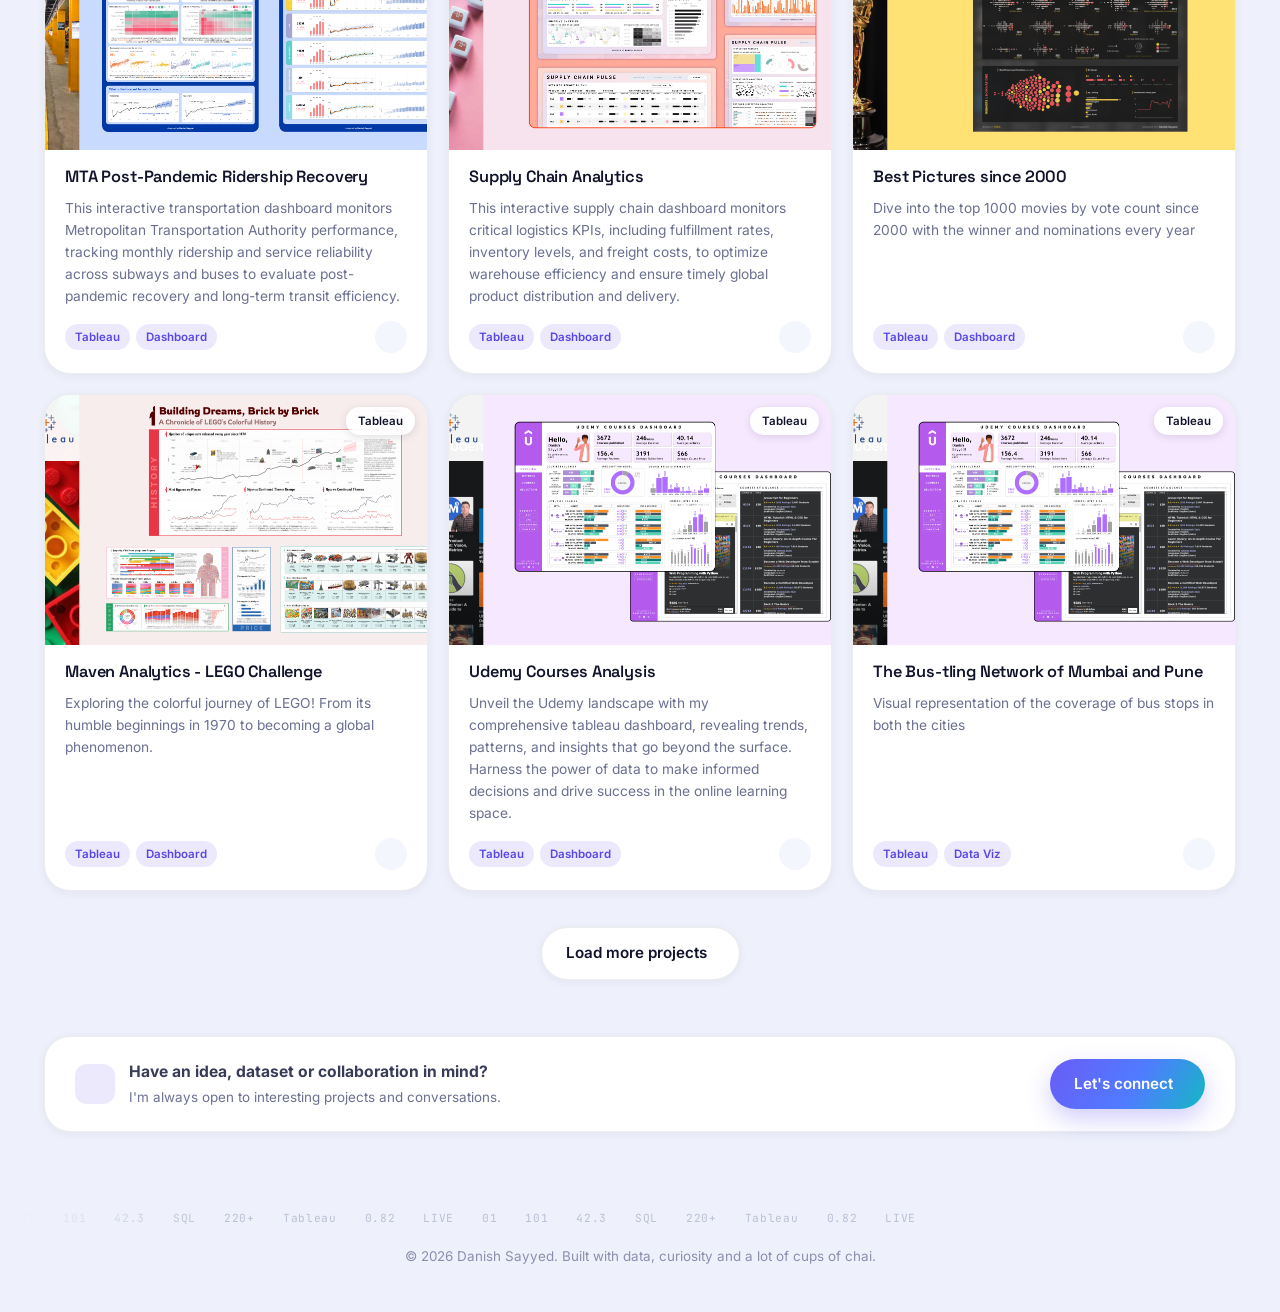
==== commit e18a0e61: "Add files via upload" ====
--- a/projects.html
+++ b/projects.html
@@ -9,8 +9,7 @@
 <link rel="preconnect" href="https://fonts.googleapis.com">
 <link href="https://fonts.googleapis.com/css2?family=Space+Grotesk:wght@500;600;700&family=Inter:wght@400;500;600;700&family=JetBrains+Mono:wght@400;500&display=swap" rel="stylesheet">
 <link rel="stylesheet" href="./assets/css/style.css">
-<script type="module" src="https://unpkg.com/[email protected]/dist/ionicons/ionicons.esm.js"></script>
-<script nomodule src="https://unpkg.com/[email protected]/dist/ionicons/ionicons.js"></script>
+<script src="https://unpkg.com/[email protected]/dist/ionicons/ionicons.js"></script>
 </head>
 <body>
 
--- a/assets/css/style.css
+++ b/assets/css/style.css
@@ -44,6 +44,11 @@
   --radius-pill: 999px;
 
   --ease: cubic-bezier(.16,1,.3,1);
+  --ease-data: cubic-bezier(.4,0,.2,1);
+  --ease-out: cubic-bezier(.22,1,.36,1);
+  --dur-fast: .25s;
+  --dur-med: .5s;
+  --dur-slow: .9s;
   --container: 1240px;
 }
 
@@ -143,13 +148,30 @@
   display:flex; align-items:center; gap:2px;
   background:transparent; border-radius:var(--radius-pill); position:relative;
 }
+.nav-indicator{
+  position:absolute; top:0; left:0; height:100%; border-radius:var(--radius-pill);
+  background:var(--ink-900); z-index:0; pointer-events:none;
+  transform:translateX(0); width:0; opacity:0;
+  transition:transform .45s var(--ease-data), width .45s var(--ease-data), opacity .25s var(--ease-data);
+}
+.nav-indicator.is-ready{ opacity:1; }
+.nav-indicator.is-pulsing::after{
+  content:''; position:absolute; inset:-3px; border-radius:inherit;
+  box-shadow:0 0 0 0 rgba(20,184,196,.55);
+  animation:nav-pulse .6s var(--ease-out);
+}
+@keyframes nav-pulse{
+  0%{ box-shadow:0 0 0 0 rgba(20,184,196,.55); }
+  100%{ box-shadow:0 0 0 8px rgba(20,184,196,0); }
+}
 .nav-link{
+  position:relative; z-index:1;
   padding:9px 16px; border-radius:var(--radius-pill);
   font-size:.92rem; font-weight:500; color:var(--ink-500);
-  transition:color .2s, background .2s;
+  transition:color .3s var(--ease-data);
 }
 .nav-link:hover{ color:var(--ink-900); }
-.nav-link.active{ background:var(--ink-900); color:#fff; }
+.nav-link.active{ color:#fff; }
 .nav-cta{ padding:10px 20px; }
 .nav-toggle{
   display:none; width:38px; height:38px; border-radius:50%;
@@ -212,8 +234,8 @@
 .hero-panel-tagline{ position:absolute; top:120px; left:28px; color:#fff; font-size:.98rem; line-height:1.4; z-index:3; max-width:150px; }
 .hero-panel-tagline svg{ margin-top:8px; opacity:.85; }
 .hero-panel-caption{
-  position:absolute; left:28px; bottom:26px; z-index:3; color:rgba(255,255,255,.85);
-  font-family:var(--font-mono); font-size:.72rem; letter-spacing:.05em; line-height:1.9;
+  position:absolute; left:28px; bottom:128px; z-index:1; color:rgba(255,255,255,.55);
+  font-family:var(--font-mono); font-size:.7rem; letter-spacing:.05em; line-height:1.9;
 }
 .hero-photo{
   position:absolute; bottom:0; left:50%; transform:translateX(-50%);
@@ -277,6 +299,103 @@
   .mini-project-grid{ grid-template-columns:1fr; }
   .value-strip{ grid-template-columns:1fr; }
 }
+@media (max-width:640px){
+  /* Panel gets too short for the decorative tagline + caption text to
+     coexist without overlapping — keep the photo, name and stat chips
+     (the content that matters) and drop the flourish text. */
+  .hero-panel-tagline, .hero-panel-caption{ display:none; }
+  .float-chip{ padding:10px 13px; gap:9px; }
+  .float-chip b{ font-size:1rem; }
+  .float-chip span{ font-size:.72rem; }
+  .data-fragments{ display:none; }
+}
+
+/* ---- Hero data fragments: "raw data → decision" (runs once) ---- */
+.data-fragments{ position:absolute; inset:0; pointer-events:none; z-index:6; }
+.fragment{
+  position:absolute; top:50%; left:50%;
+  font-family:var(--font-mono); font-size:.72rem; font-weight:500; letter-spacing:.01em;
+  color:var(--violet-600); background:rgba(255,255,255,.9); border:1px solid rgba(106,92,247,.18);
+  padding:4px 10px; border-radius:var(--radius-pill); white-space:nowrap;
+  box-shadow:0 4px 14px rgba(30,40,90,.12);
+  transform:translate(calc(-50% + var(--sx)), calc(-50% + var(--sy)));
+  animation:frag-idle 6s ease-in-out infinite;
+  animation-delay:var(--delay, 0s);
+  will-change:transform, opacity;
+}
+.fragment-cricket{ color:#fff; background:rgba(18,20,44,.6); border-color:rgba(255,255,255,.3); }
+.f1{ --sx:-192px; --sy:-108px; --delay:.1s; --conv-delay:.05s; }
+.f2{ --sx:168px;  --sy:-150px; --delay:.6s; --conv-delay:.13s; }
+.f3{ --sx:-214px; --sy:36px;   --delay:1.1s; --conv-delay:.21s; }
+.f4{ --sx:198px;  --sy:6px;    --delay:.3s; --conv-delay:.02s; }
+.f5{ --sx:-146px; --sy:164px;  --delay:.9s; --conv-delay:.29s; }
+.f6{ --sx:176px;  --sy:150px;  --delay:.2s; --conv-delay:.17s; }
+.f7{ --sx:-58px;  --sy:-192px; --delay:.7s; --conv-delay:.09s; }
+.f8{ --sx:44px;   --sy:196px;  --delay:.4s; --conv-delay:.25s; }
+.fc1{ --sx:-236px; --sy:-30px; --delay:0s; }
+
+@keyframes frag-idle{
+  0%,100%{ transform:translate(calc(-50% + var(--sx)), calc(-50% + var(--sy))); }
+  50%{ transform:translate(calc(-50% + var(--sx)), calc(-50% + var(--sy) - 7px)); }
+}
+
+/* Phase 2/3: converge into the decision area and fade */
+.data-fragments.is-converging .fragment{
+  animation:none;
+  transition:transform .8s var(--ease-data), opacity .55s var(--ease-data);
+  transition-delay:var(--conv-delay, 0s);
+  transform:translate(-50%,-50%) scale(.3);
+  opacity:0;
+}
+.data-fragments.is-converging .fragment-cricket{
+  animation:cricket-arc .95s var(--ease-data) forwards;
+  animation-delay:.32s;
+  transition:none;
+}
+@keyframes cricket-arc{
+  0%{ transform:translate(calc(-50% + var(--sx)), calc(-50% + var(--sy))); opacity:1; }
+  55%{ transform:translate(calc(-50% + var(--sx) * .3), calc(-50% + var(--sy) * .3 - 34px)); opacity:1; }
+  100%{ transform:translate(-50%,-50%) scale(.2); opacity:0; }
+}
+.data-fragments.is-done{ display:none; }
+
+@media (prefers-reduced-motion: reduce){
+  .data-fragments{ display:none; }
+}
+
+/* ---- Hero panel: ambient "live analytics" ring + rotating label ---- */
+.live-ring{
+  position:absolute; inset:0; border-radius:inherit; padding:1.5px; z-index:5; pointer-events:none;
+  background:conic-gradient(from 0deg, transparent 0%, rgba(255,255,255,.95) 3%, transparent 10%, transparent 100%);
+  -webkit-mask:linear-gradient(#fff 0 0) content-box, linear-gradient(#fff 0 0);
+  -webkit-mask-composite:xor; mask-composite:exclude;
+  animation:ring-pulse 6.5s ease-in-out infinite;
+}
+@keyframes ring-pulse{
+  0%,78%{ opacity:0; transform:rotate(0deg); }
+  86%{ opacity:1; }
+  100%{ opacity:0; transform:rotate(360deg); }
+}
+.live-label{
+  position:absolute; bottom:14px; left:50%; transform:translateX(-50%); z-index:5;
+  display:flex; align-items:center; gap:6px;
+  background:rgba(255,255,255,.14); backdrop-filter:blur(6px); -webkit-backdrop-filter:blur(6px);
+  border:1px solid rgba(255,255,255,.28); border-radius:var(--radius-pill);
+  padding:5px 12px 5px 9px;
+}
+.live-dot{ width:6px; height:6px; border-radius:50%; background:#5ee6c4; flex-shrink:0; animation:live-dot-pulse 1.8s ease-in-out infinite; }
+@keyframes live-dot-pulse{ 0%,100%{ opacity:1; box-shadow:0 0 0 0 rgba(94,230,196,.5); } 50%{ opacity:.6; box-shadow:0 0 0 4px rgba(94,230,196,0); } }
+.live-label-text{
+  font-family:var(--font-mono); font-size:.65rem; letter-spacing:.05em; color:#fff;
+  transition:opacity .3s var(--ease-data), transform .3s var(--ease-data);
+}
+.live-label-text.is-swapping{ opacity:0; transform:translateY(3px); }
+
+@media (prefers-reduced-motion: reduce){
+  .live-ring{ animation:none; opacity:0; }
+  .live-dot{ animation:none; }
+  .live-label-text{ transition:none; }
+}
 
 /* -------------------- ABOUT -------------------- */
 .about-hero{ display:grid; grid-template-columns:1.35fr .85fr; gap:22px; margin-bottom:22px; }
@@ -320,27 +439,58 @@
 .journey-item:last-child{ padding-bottom:0; }
 .journey-item::before{
   content:''; position:absolute; left:-26px; top:3px; width:11px; height:11px; border-radius:50%;
-  background:#fff; border:2px solid var(--violet);
-}
-.journey-item .ic{ display:inline-flex; align-items:center; justify-content:center; width:30px; height:30px; border-radius:9px; background:var(--violet-100); color:var(--violet); margin-bottom:8px; font-size:.9rem; }
+  background:#fff; border:2px solid var(--border); transition:border-color .4s var(--ease-data);
+}
+.journey-item.is-active::before{ border-color:var(--violet); }
+.journey-item .ic{
+  display:inline-flex; align-items:center; justify-content:center; width:30px; height:30px; border-radius:9px;
+  background:var(--violet-100); color:var(--violet); margin-bottom:8px; font-size:.9rem;
+  transition:box-shadow .4s var(--ease-data), transform .4s var(--ease-data), background .4s var(--ease-data);
+}
+.journey-item.is-active .ic{
+  background:var(--violet); color:#fff; transform:translateY(-1px);
+  box-shadow:0 0 0 5px var(--violet-100), 0 6px 16px rgba(106,92,247,.35);
+}
 .journey-item h5{ font-family:var(--font-display); font-size:.95rem; color:var(--ink-900); margin-bottom:2px; }
 .journey-item span{ font-size:.8rem; color:var(--ink-500); }
-
-.how-i-work-list{ display:flex; flex-direction:column; gap:16px; }
-.how-item{ display:flex; gap:14px; align-items:flex-start; }
+.signal-dot{
+  position:absolute; left:.5px; top:6px; width:10px; height:10px; border-radius:50%;
+  background:radial-gradient(circle, #fff 0%, var(--cyan) 60%, transparent 100%);
+  box-shadow:0 0 10px 2px rgba(20,184,196,.7), 0 0 0 3px rgba(20,184,196,.15);
+  opacity:0; transition:top .5s var(--ease-data), opacity .3s var(--ease-data);
+  z-index:2; pointer-events:none;
+}
+.signal-dot.is-live{ opacity:1; }
+.signal-dot.is-done{ opacity:0; }
+
+.how-i-work-list{ display:flex; flex-direction:column; gap:16px; position:relative; padding-left:2px; }
+.how-i-work-list::before{ content:''; position:absolute; left:15.5px; top:20px; bottom:20px; width:1px; background:var(--border); z-index:0; }
+.how-item{ display:flex; gap:14px; align-items:flex-start; position:relative; z-index:1; }
 .how-item .num{
   width:32px; height:32px; border-radius:10px; background:var(--violet-100); color:var(--violet-600);
   font-family:var(--font-mono); font-size:.78rem; font-weight:700; display:flex; align-items:center; justify-content:center; flex-shrink:0;
+  transition:box-shadow .4s var(--ease-data), transform .4s var(--ease-data), background .4s var(--ease-data), color .4s var(--ease-data);
+}
+.how-item.is-active .num{
+  background:var(--violet); color:#fff; transform:translateY(-1px) scale(1.06);
+  box-shadow:0 0 0 5px var(--violet-100), 0 6px 16px rgba(106,92,247,.35);
 }
 .how-item h5{ font-size:.95rem; margin-bottom:2px; }
 .how-item p{ font-size:.82rem; color:var(--ink-500); }
+.signal-dot-h{ left:11px; top:20px; }
 
 .skills-tool-list{ display:flex; flex-direction:column; gap:16px; }
 .skill-row{ display:flex; align-items:flex-start; gap:12px; }
 .skill-row .ic{ width:32px; height:32px; border-radius:9px; background:var(--violet-100); color:var(--violet); display:flex; align-items:center; justify-content:center; flex-shrink:0; margin-top:2px; }
 .skill-row b{ display:block; font-size:.9rem; color:var(--ink-900); margin-bottom:7px; }
 .skill-row .pill-row{ display:flex; gap:6px; flex-wrap:wrap; }
-.skill-pill{ font-size:.74rem; font-weight:500; background:var(--bg-soft); color:var(--ink-700); padding:5px 11px; border-radius:var(--radius-pill); }
+.skill-pill{
+  font-size:.74rem; font-weight:500; background:var(--bg-soft); color:var(--ink-700); padding:5px 11px; border-radius:var(--radius-pill);
+  transition:opacity .3s var(--ease-data), transform .3s var(--ease-data), background .3s var(--ease-data), color .3s var(--ease-data), box-shadow .3s var(--ease-data);
+  cursor:default;
+}
+.skill-pill.is-match{ background:var(--violet); color:#fff; transform:translateY(-1px); box-shadow:0 4px 12px rgba(106,92,247,.3); }
+.skill-pill.is-dim{ opacity:.32; }
 
 .about-bottom{ display:grid; grid-template-columns:1.4fr .9fr; gap:18px; }
 .quote-card{ background:#fff; border:1px solid var(--border); border-radius:var(--radius-l); padding:30px 34px; box-shadow:var(--shadow-sm); display:flex; align-items:center; justify-content:space-between; gap:20px; flex-wrap:wrap; }
@@ -383,11 +533,35 @@
 
 .exp-timeline{ position:relative; padding-left:30px; display:flex; flex-direction:column; gap:26px; }
 .exp-timeline::before{ content:''; position:absolute; left:6px; top:8px; bottom:8px; width:1px; background:var(--border); }
-.exp-item{ position:relative; }
-.exp-item::before{ content:''; position:absolute; left:-30px; top:4px; width:13px; height:13px; border-radius:50%; background:#fff; border:2px solid var(--violet); }
+.career-scanner{
+  position:absolute; left:1.5px; top:8px; width:10px; height:10px; border-radius:50%;
+  background:radial-gradient(circle, #fff 0%, var(--cyan) 60%, transparent 100%);
+  box-shadow:0 0 12px 3px rgba(20,184,196,.75), 0 0 0 3px rgba(20,184,196,.18);
+  opacity:0; transition:top .55s var(--ease-data), opacity .3s var(--ease-data);
+  z-index:2; pointer-events:none;
+}
+.career-scanner.is-live{ opacity:1; }
+.career-scanner.is-done{ opacity:0; }
+.exp-item{ position:relative; transition:transform .4s var(--ease-data); }
+.exp-item::before{
+  content:''; position:absolute; left:-30px; top:4px; width:13px; height:13px; border-radius:50%;
+  background:#fff; border:2px solid var(--border); transition:border-color .4s var(--ease-data);
+}
+.exp-item.is-active::before{ border-color:var(--violet); }
+.exp-item.is-active{ transform:translateX(2px); }
+.exp-item.is-current::before{
+  border-color:var(--cyan); background:var(--cyan);
+  box-shadow:0 0 0 4px var(--cyan-100);
+}
+.exp-item.is-current .exp-row-head h4{ color:var(--violet-600); }
 .exp-date{ font-family:var(--font-mono); font-size:.74rem; color:var(--violet-600); margin-bottom:6px; display:block; }
 .exp-row-head{ display:flex; align-items:flex-start; justify-content:space-between; gap:12px; flex-wrap:wrap; margin-bottom:8px; }
 .exp-logo{ width:52px; height:52px; border-radius:12px; border:1px solid var(--border); object-fit:contain; background:#fff; padding:6px; flex-shrink:0; }
+.edu-logo-placeholder{
+  width:52px; height:52px; border-radius:12px; border:1px dashed var(--ink-300);
+  background:var(--bg-soft); color:var(--ink-400); flex-shrink:0;
+  display:flex; align-items:center; justify-content:center; font-size:1.15rem;
+}
 .exp-item h4{ font-size:1rem; margin-bottom:2px; }
 .exp-item .company{ font-size:.84rem; color:var(--ink-500); }
 .exp-badges{ display:flex; gap:6px; flex-wrap:wrap; }
@@ -456,11 +630,73 @@
 .projects-count-row .view-all-link{ font-size:.88rem; }
 
 .project-grid{ display:grid; grid-template-columns:repeat(3,1fr); gap:20px; }
-.project-card{ background:#fff; border-radius:var(--radius-l); border:1px solid var(--border); overflow:hidden; box-shadow:var(--shadow-sm); transition:transform .28s var(--ease), box-shadow .28s var(--ease); display:flex; flex-direction:column; }
+
+/* ---- Featured Projects: horizontal "data gallery" (home page) ---- */
+.gallery-wrap{ position:relative; display:flex; align-items:center; gap:8px; }
+.gallery-viewport{
+  flex:1; overflow-x:auto; overflow-y:hidden; scroll-snap-type:x proximity;
+  -webkit-overflow-scrolling:touch; scrollbar-width:none; padding:22px 4px 30px;
+}
+.gallery-viewport::-webkit-scrollbar{ display:none; }
+.project-gallery{
+  display:flex; gap:22px; width:max-content;
+  padding-inline:calc(50% - 165px);
+  cursor:grab;
+}
+.project-gallery.is-dragging{ cursor:grabbing; }
+.project-gallery .project-card{
+  flex:0 0 330px; scroll-snap-align:center;
+  transition:transform .4s var(--ease-data), opacity .4s var(--ease-data), box-shadow .28s var(--ease);
+  opacity:.62; transform:scale(.9);
+}
+.project-gallery .project-card:hover{ transform:scale(.9) translateY(0); }
+.project-gallery .project-card.is-center{
+  opacity:1; transform:scale(1);
+  box-shadow:0 20px 44px rgba(30,40,90,.16);
+}
+.gallery-arrow{
+  width:44px; height:44px; border-radius:50%; background:#fff; border:1px solid var(--border);
+  box-shadow:var(--shadow-sm); display:flex; align-items:center; justify-content:center; flex-shrink:0;
+  transition:transform .2s var(--ease-data), box-shadow .2s var(--ease-data); font-size:1.1rem; color:var(--ink-700);
+}
+.gallery-arrow:hover{ transform:translateY(-2px); box-shadow:var(--shadow-md); }
+@media (max-width:900px){
+  .gallery-arrow{ display:none; }
+  .project-gallery{ padding-inline:24px; gap:16px; }
+  .project-gallery .project-card{ flex-basis:78vw; }
+}
+@media (prefers-reduced-motion: reduce){
+  .project-gallery .project-card{ transition:opacity .25s var(--ease-data); transform:none !important; }
+  .project-gallery .project-card.is-center{ transform:none !important; }
+}
+.project-card{ background:#fff; border-radius:var(--radius-l); border:1px solid var(--border); overflow:hidden; box-shadow:var(--shadow-sm); transition:transform .28s var(--ease), box-shadow .28s var(--ease), opacity .3s var(--ease-data); display:flex; flex-direction:column; }
 .project-card:hover{ transform:translateY(-5px); box-shadow:var(--shadow-md); }
+.project-card.is-entering{ opacity:0; transform:scale(.94) translateY(10px); }
+.project-card.is-leaving{ opacity:0; transform:scale(.94); transition:opacity .35s var(--ease-data), transform .35s var(--ease-data); pointer-events:none; }
 .thumb{ position:relative; aspect-ratio:16/10.5; overflow:hidden; background:var(--ink-900); }
 .thumb img{ width:100%; height:100%; object-fit:cover; transition:transform .5s var(--ease); }
 .project-card:hover .thumb img{ transform:scale(1.06); }
+.thumb-scan{
+  position:absolute; left:0; right:0; height:2px; top:-6%; z-index:3; opacity:0; pointer-events:none;
+  background:linear-gradient(90deg, transparent, rgba(255,255,255,.85) 35%, rgba(20,184,196,.95) 65%, transparent);
+  box-shadow:0 0 8px 1px rgba(20,184,196,.5);
+}
+.project-card:hover .thumb-scan{ animation:scan-sweep 1.15s var(--ease-data); }
+@keyframes scan-sweep{
+  0%{ top:-6%; opacity:0; }
+  12%{ opacity:1; }
+  88%{ opacity:1; }
+  100%{ top:104%; opacity:0; }
+}
+.thumb-context-labels{ position:absolute; right:10px; bottom:10px; display:flex; gap:6px; z-index:3; pointer-events:none; }
+.thumb-context-labels span{
+  font-family:var(--font-mono); font-size:.6rem; letter-spacing:.05em; color:#fff;
+  background:rgba(17,19,43,.58); backdrop-filter:blur(3px); -webkit-backdrop-filter:blur(3px);
+  padding:3px 8px; border-radius:var(--radius-pill);
+  opacity:0; transform:translateY(4px); transition:opacity .3s var(--ease-data), transform .3s var(--ease-data);
+}
+.project-card:hover .thumb-context-labels span{ opacity:1; transform:translateY(0); }
+.thumb-context-labels span:nth-child(2){ transition-delay:.08s; }
 .thumb-overlay{
   position:absolute; inset:0; background:rgba(17,19,43,.55); opacity:0;
   display:flex; align-items:center; justify-content:center; transition:opacity .25s var(--ease);
@@ -472,7 +708,7 @@
   transform:scale(.8); transition:transform .25s var(--ease);
 }
 .project-card:hover .card-view{ transform:scale(1); }
-.card-tag{ position:absolute; top:12px; left:12px; background:rgba(255,255,255,.92); color:var(--ink-900); font-size:.72rem; font-weight:600; padding:5px 12px; border-radius:var(--radius-pill); z-index:2; }
+.card-tag{ position:absolute; top:12px; right:12px; background:rgba(255,255,255,.94); color:var(--ink-900); font-size:.72rem; font-weight:600; padding:5px 12px; border-radius:var(--radius-pill); z-index:2; box-shadow:0 2px 8px rgba(17,19,43,.12); }
 .project-body{ padding:18px 20px 20px; display:flex; flex-direction:column; gap:10px; flex:1; }
 .project-body h3{ font-size:1.02rem; }
 .project-body p{ font-size:.86rem; color:var(--ink-500); flex:1; }
@@ -510,17 +746,30 @@
 .preview-box{
   width:100%; max-width:900px; max-height:88vh; overflow:auto;
   background:#fff; border-radius:var(--radius-xl); display:grid; grid-template-columns:1.15fr 1fr;
-  transform:scale(.94) translateY(14px); transition:transform .35s var(--ease); position:relative;
-  box-shadow:var(--shadow-lg);
-}
-.preview-overlay.is-open .preview-box{ transform:scale(1) translateY(0); }
-.preview-thumb{ background:var(--ink-900); min-height:280px; }
-.preview-thumb img{ width:100%; height:100%; object-fit:cover; min-height:280px; }
+  position:relative; box-shadow:var(--shadow-lg);
+}
+.preview-thumb{ background:var(--ink-900); min-height:280px; position:relative; overflow:hidden; }
+.preview-thumb img{
+  width:100%; height:100%; object-fit:cover; min-height:280px;
+  transform-origin:top left; will-change:transform;
+}
 .preview-info{ padding:34px 34px 30px; display:flex; flex-direction:column; }
+.preview-info > *{
+  opacity:0; transform:translateY(10px);
+  transition:opacity .4s var(--ease-data), transform .4s var(--ease-data);
+}
+.preview-info.is-revealed > *{ opacity:1; transform:translateY(0); }
+.preview-info > *:nth-child(1){ transition-delay:.03s; }
+.preview-info > *:nth-child(2){ transition-delay:.09s; }
+.preview-info > *:nth-child(3){ transition-delay:.15s; }
+.preview-info > *:nth-child(4){ transition-delay:.21s; }
+.preview-info > *:nth-child(5){ transition-delay:.27s; }
 .preview-close{
   position:absolute; top:16px; right:16px; z-index:5; width:38px; height:38px; border-radius:50%;
   background:#fff; box-shadow:var(--shadow-md); display:flex; align-items:center; justify-content:center; font-size:1.2rem;
-}
+  opacity:0; transition:opacity .3s var(--ease-data) .3s;
+}
+.preview-overlay.is-open .preview-close{ opacity:1; }
 .preview-tags{ display:flex; gap:8px; flex-wrap:wrap; margin-bottom:16px; }
 .preview-tags span{ font-size:.76rem; font-weight:600; color:var(--violet-600); background:var(--violet-100); padding:5px 12px; border-radius:var(--radius-pill); }
 .preview-info h4{ font-size:1.5rem; margin-bottom:12px; }
@@ -534,47 +783,75 @@
   .preview-thumb img{ min-height:200px; }
 }
 
+@media (prefers-reduced-motion: reduce){
+  .preview-thumb img{ transition:none !important; transform:none !important; }
+  .preview-info > *{ transition:opacity .2s linear; transform:none; }
+}
+
 /* -------------------- TESTIMONIALS -------------------- */
-.testi-head-row{ display:grid; grid-template-columns:1.2fr 1fr; gap:20px; align-items:center; margin-bottom:30px; }
-.testi-stats-row{ display:flex; gap:26px; justify-content:flex-end; flex-wrap:wrap; }
-.testi-stat{ text-align:center; }
-.testi-stat .ic{ width:44px; height:44px; border-radius:13px; background:var(--violet-100); color:var(--violet); display:flex; align-items:center; justify-content:center; margin:0 auto 10px; font-size:1.15rem; }
-.testi-stat b{ display:block; font-family:var(--font-display); font-size:1.3rem; }
-.testi-stat span{ font-size:.78rem; color:var(--ink-500); }
-
-.testi-featured{ background:#fff; border:1px solid var(--border); border-radius:var(--radius-xl); padding:36px 40px; margin-bottom:18px; box-shadow:var(--shadow-sm); position:relative; }
-.testi-featured-top{ display:flex; gap:24px; align-items:flex-start; }
-.testi-avatar{ width:64px; height:64px; border-radius:50%; object-fit:cover; flex-shrink:0; }
-.testi-quote-mark{ font-family:var(--font-display); font-size:2.6rem; color:var(--violet-100); position:absolute; top:28px; right:40px; line-height:1; }
-.testi-body p{ font-size:1.12rem; color:var(--ink-900); font-family:var(--font-display); font-weight:500; line-height:1.5; margin-bottom:18px; }
-.testi-name-row{ display:flex; align-items:center; justify-content:space-between; }
-.testi-name-row h4{ font-size:1rem; margin-bottom:2px; }
-.testi-name-row .role{ font-size:.82rem; color:var(--ink-500); }
-.testi-tags{ display:flex; gap:8px; flex-wrap:wrap; margin-top:14px; }
-.testi-tags span{ font-size:.74rem; font-weight:600; color:var(--ink-500); background:var(--bg-soft); padding:5px 12px; border-radius:var(--radius-pill); }
-.testi-linkedin{ width:26px; height:26px; border-radius:6px; background:#0a66c2; color:#fff; display:flex; align-items:center; justify-content:center; font-size:.9rem; margin-top:14px; }
-
-.testi-pair{ display:grid; grid-template-columns:1fr 1fr; gap:18px; margin-bottom:22px; }
-.testi-small-card{ background:#fff; border:1px solid var(--border); border-radius:var(--radius-l); padding:26px 26px; box-shadow:var(--shadow-sm); display:flex; flex-direction:column; }
-.testi-small-top{ display:flex; gap:14px; align-items:flex-start; margin-bottom: 4px;}
-.testi-small-avatar{ width:44px; height:44px; border-radius:50%; object-fit:cover; flex-shrink:0; }
-.testi-small-card p{ font-size:.88rem; color:var(--ink-700); line-height:1.55; margin-bottom:14px; flex:1; }
-.testi-small-card h5{ font-size:.92rem; margin-bottom:1px; }
-.testi-small-card .role{ font-size:.78rem; color:var(--ink-500); }
+.testi-head-row{ max-width:640px; margin-bottom:30px; }
+
+/* Continuous "testimonial train": cards scroll slowly right-to-left,
+   the one nearest the center is emphasized, and it pauses on hover,
+   focus or touch interaction. */
+.testi-train-wrap{
+  margin-bottom:8px;
+  -webkit-mask-image:linear-gradient(90deg, transparent, #000 5%, #000 95%, transparent);
+  mask-image:linear-gradient(90deg, transparent, #000 5%, #000 95%, transparent);
+}
+.testi-train-viewport{
+  overflow-x:auto; overflow-y:hidden; scrollbar-width:none; -webkit-overflow-scrolling:touch;
+  padding:18px 0 30px; cursor:grab;
+}
+.testi-train-viewport.is-dragging{ cursor:grabbing; }
+.testi-train-viewport::-webkit-scrollbar{ display:none; }
+.testi-train{ display:flex; gap:22px; width:max-content; padding-inline:calc(50% - 210px); }
+.testi-card{
+  flex:0 0 420px; background:#fff; border:1px solid var(--border); border-radius:var(--radius-xl);
+  padding:30px 32px; box-shadow:var(--shadow-sm); position:relative;
+  opacity:.5; transform:scale(.86);
+  transition:transform .5s var(--ease-data), opacity .5s var(--ease-data), box-shadow .4s var(--ease-data);
+}
+.testi-card.is-center{ opacity:1; transform:scale(1); box-shadow:0 22px 46px rgba(30,40,90,.16); }
+.testi-quote-mark{
+  display:block; font-family:var(--font-display); font-size:2.1rem; color:var(--violet-100); line-height:1; margin-bottom:10px;
+  transition:opacity .35s var(--ease-data), transform .35s var(--ease-data);
+  transform:translateY(3px); opacity:.6;
+}
+.testi-card.is-center .testi-quote-mark{ transform:translateY(0); opacity:1; }
+.testi-quote-text{
+  font-size:.98rem; color:var(--ink-800); line-height:1.6; margin-bottom:18px; min-height:96px;
+  transition:opacity .35s var(--ease-data) .08s, transform .35s var(--ease-data) .08s;
+  transform:translateY(4px); opacity:.75;
+}
+.testi-card.is-center .testi-quote-text{ transform:translateY(0); opacity:1; }
+.testi-card-top{
+  display:flex; align-items:center; gap:13px;
+  transition:opacity .35s var(--ease-data) .16s, transform .35s var(--ease-data) .16s;
+  transform:translateY(4px); opacity:.75;
+}
+.testi-card.is-center .testi-card-top{ transform:translateY(0); opacity:1; }
+.testi-avatar{ width:48px; height:48px; border-radius:50%; object-fit:cover; flex-shrink:0; }
+.testi-card-top h4{ font-size:.94rem; margin-bottom:1px; }
+.testi-card-top .role{ font-size:.78rem; color:var(--ink-500); }
+.testi-linkedin{ width:24px; height:24px; border-radius:6px; background:#0a66c2; color:#fff; display:flex; align-items:center; justify-content:center; font-size:.82rem; margin-left:auto; flex-shrink:0; }
+.testi-tags{ display:flex; gap:6px; flex-wrap:wrap; margin-top:14px; }
+.testi-tags span{ font-size:.72rem; font-weight:600; color:var(--ink-500); background:var(--bg-soft); padding:4px 10px; border-radius:var(--radius-pill); }
 
 .testi-controls{ display:flex; align-items:center; justify-content:center; gap:16px; }
 .testi-arrow{ width:40px; height:40px; border-radius:50%; background:#fff; border:1px solid var(--border); display:flex; align-items:center; justify-content:center; box-shadow:var(--shadow-sm); transition:transform .2s var(--ease); }
 .testi-arrow:hover{ transform:translateY(-2px); }
 .testi-dots{ display:flex; gap:7px; }
-.testi-dots span{ width:7px; height:7px; border-radius:50%; background:var(--ink-300); transition:all .25s var(--ease); }
+.testi-dots span{ width:7px; height:7px; border-radius:50%; background:var(--ink-300); transition:all .25s var(--ease); cursor:pointer; }
 .testi-dots span.active{ width:22px; border-radius:var(--radius-pill); background:var(--violet); }
 
-@media (max-width:900px){
-  .testi-head-row{ grid-template-columns:1fr; }
-  .testi-stats-row{ justify-content:flex-start; }
-  .testi-pair{ grid-template-columns:1fr; }
-  .testi-featured{ padding:28px 24px; }
-  .testi-featured-top{ flex-direction:column; }
+@media (max-width:760px){
+  .testi-card{ flex-basis:82vw; padding:24px 24px; }
+  .testi-train{ padding-inline:9vw; }
+}
+@media (prefers-reduced-motion: reduce){
+  .testi-card{ transition:opacity .25s var(--ease-data); transform:none !important; }
+  .testi-quote-mark, .testi-quote-text, .testi-card-top{ transition:opacity .2s linear; transform:none !important; opacity:1; }
 }
 
 /* -------------------- CONTACT -------------------- */
@@ -608,19 +885,24 @@
 .social-btn.gh{ background:#181717; }
 .social-btn.tb{ background:#0176d3; }
 
-.form-card{ background:#fff; border:1px solid var(--border); border-radius:var(--radius-xl); padding:32px; box-shadow:var(--shadow-sm); display:flex; flex-direction:column; }
+.form-card{ background:#fff; border:1px solid var(--border); border-radius:var(--radius-xl); padding:32px; box-shadow:var(--shadow-sm); display:flex; flex-direction:column; transition:box-shadow .35s var(--ease-data); }
+.form-card.has-focus{ box-shadow:0 0 0 4px var(--violet-100), var(--shadow-md); }
 .form-card-head{ display:flex; gap:14px; align-items:flex-start; margin-bottom:22px; }
 .form-card-head .ic{ width:42px; height:42px; border-radius:12px; background:var(--violet-100); color:var(--violet); display:flex; align-items:center; justify-content:center; font-size:1.15rem; flex-shrink:0; }
 .form-card-head h3{ font-size:1.15rem; margin-bottom:2px; }
 .form-card-head p{ font-size:.84rem; color:var(--ink-500); }
 .field-row{ display:grid; grid-template-columns:1fr 1fr; gap:14px; margin-bottom:14px; }
-.field{ display:flex; flex-direction:column; gap:6px; }
+.field{ display:flex; flex-direction:column; gap:6px; transition:opacity .3s var(--ease-data); }
 .field label{ font-size:.8rem; font-weight:600; color:var(--ink-700); }
 .field input, .field textarea, .field select{
   background:var(--bg-soft); border:1px solid var(--border); border-radius:var(--radius-s);
-  padding:12px 14px; font-size:.92rem; transition:border-color .2s;
-}
-.field input:focus, .field textarea:focus, .field select:focus{ border-color:var(--violet); outline:none; }
+  padding:12px 14px; font-size:.92rem; transition:border-color .25s var(--ease-data), background .25s var(--ease-data), box-shadow .25s var(--ease-data), transform .25s var(--ease-data);
+}
+.field input:focus, .field textarea:focus, .field select:focus{
+  border-color:var(--violet); outline:none; background:#fff;
+  box-shadow:0 0 0 3px var(--violet-100); transform:translateY(-1px);
+}
+.form-card.has-focus .field:not(:focus-within){ opacity:.6; }
 .field textarea{ resize:vertical; min-height:110px; }
 .field.full{ margin-bottom:14px; }
 .form-foot{ display:flex; align-items:center; justify-content:space-between; gap:14px; margin-top:6px; flex-wrap:wrap; }
@@ -636,6 +918,22 @@
 .spinner{ width:14px; height:14px; border-radius:50%; border:2px solid rgba(255,255,255,.4); border-top-color:#fff; animation:spin .7s linear infinite; }
 @keyframes spin{ to{ transform:rotate(360deg); } }
 
+/* success flourish: paper-plane travels toward the email icon, which pulses on arrival */
+.fly-icon{
+  position:fixed; top:0; left:0; z-index:600; pointer-events:none;
+  font-size:1.05rem; color:var(--violet); display:flex;
+}
+.connect-row .ic.is-pulsing{ animation:mail-pulse .7s var(--ease-data); }
+@keyframes mail-pulse{
+  0%{ box-shadow:0 0 0 0 rgba(79,124,255,.45); transform:scale(1); }
+  40%{ transform:scale(1.12); }
+  100%{ box-shadow:0 0 0 12px rgba(79,124,255,0); transform:scale(1); }
+}
+@media (prefers-reduced-motion: reduce){
+  .fly-icon{ display:none; }
+  .field input:focus, .field textarea:focus, .field select:focus{ transform:none; }
+}
+
 .contact-bottom-strip{ margin-top:22px; background:#fff; border:1px solid var(--border); border-radius:var(--radius-l); display:grid; grid-template-columns:repeat(3,1fr); box-shadow:var(--shadow-sm); }
 .cbs-item{ display:flex; align-items:center; gap:14px; padding:22px 26px; border-right:1px solid var(--border); }
 .cbs-item:last-child{ border-right:none; }
@@ -657,7 +955,19 @@
 }
 
 /* -------------------- FOOTER -------------------- */
-footer{ text-align:center; padding:34px 20px 44px; color:var(--ink-400); font-size:.84rem; }
+footer{ text-align:center; padding:14px 20px 44px; color:var(--ink-400); font-size:.84rem; }
+.footer-stream{ overflow:hidden; margin-bottom:18px; -webkit-mask-image:linear-gradient(90deg, transparent, #000 15%, #000 85%, transparent); mask-image:linear-gradient(90deg, transparent, #000 15%, #000 85%, transparent); }
+.footer-stream-track{
+  display:flex; gap:28px; width:max-content; opacity:.5;
+  animation:footer-drift 26s linear infinite;
+}
+.footer-stream-track span{
+  font-family:var(--font-mono); font-size:.7rem; letter-spacing:.06em; color:var(--ink-400); white-space:nowrap;
+}
+@keyframes footer-drift{ from{ transform:translateX(0); } to{ transform:translateX(-50%); } }
+@media (prefers-reduced-motion: reduce){
+  .footer-stream-track{ animation:none; }
+}
 
 .to-top{
   position:fixed; right:22px; bottom:22px; z-index:150; width:46px; height:46px; border-radius:50%;
@@ -681,14 +991,3 @@
 .back-link{ display:inline-flex; align-items:center; gap:6px; font-size:.86rem; font-weight:600; color:var(--ink-500); margin-bottom:18px; }
 .back-link:hover{ color:var(--ink-900); }
 .results-empty{ text-align:center; padding:60px 20px; color:var(--ink-400); font-size:.95rem; }
-
-.testi-featured {
-  transition: transform 0.25s ease, opacity 0.25s ease;
-  opacity: 1;
-  transform: translateX(0);
-}
-
-.testi-featured.testi-animating {
-  opacity: 0;
-  transform: translateX(25px);
-}
